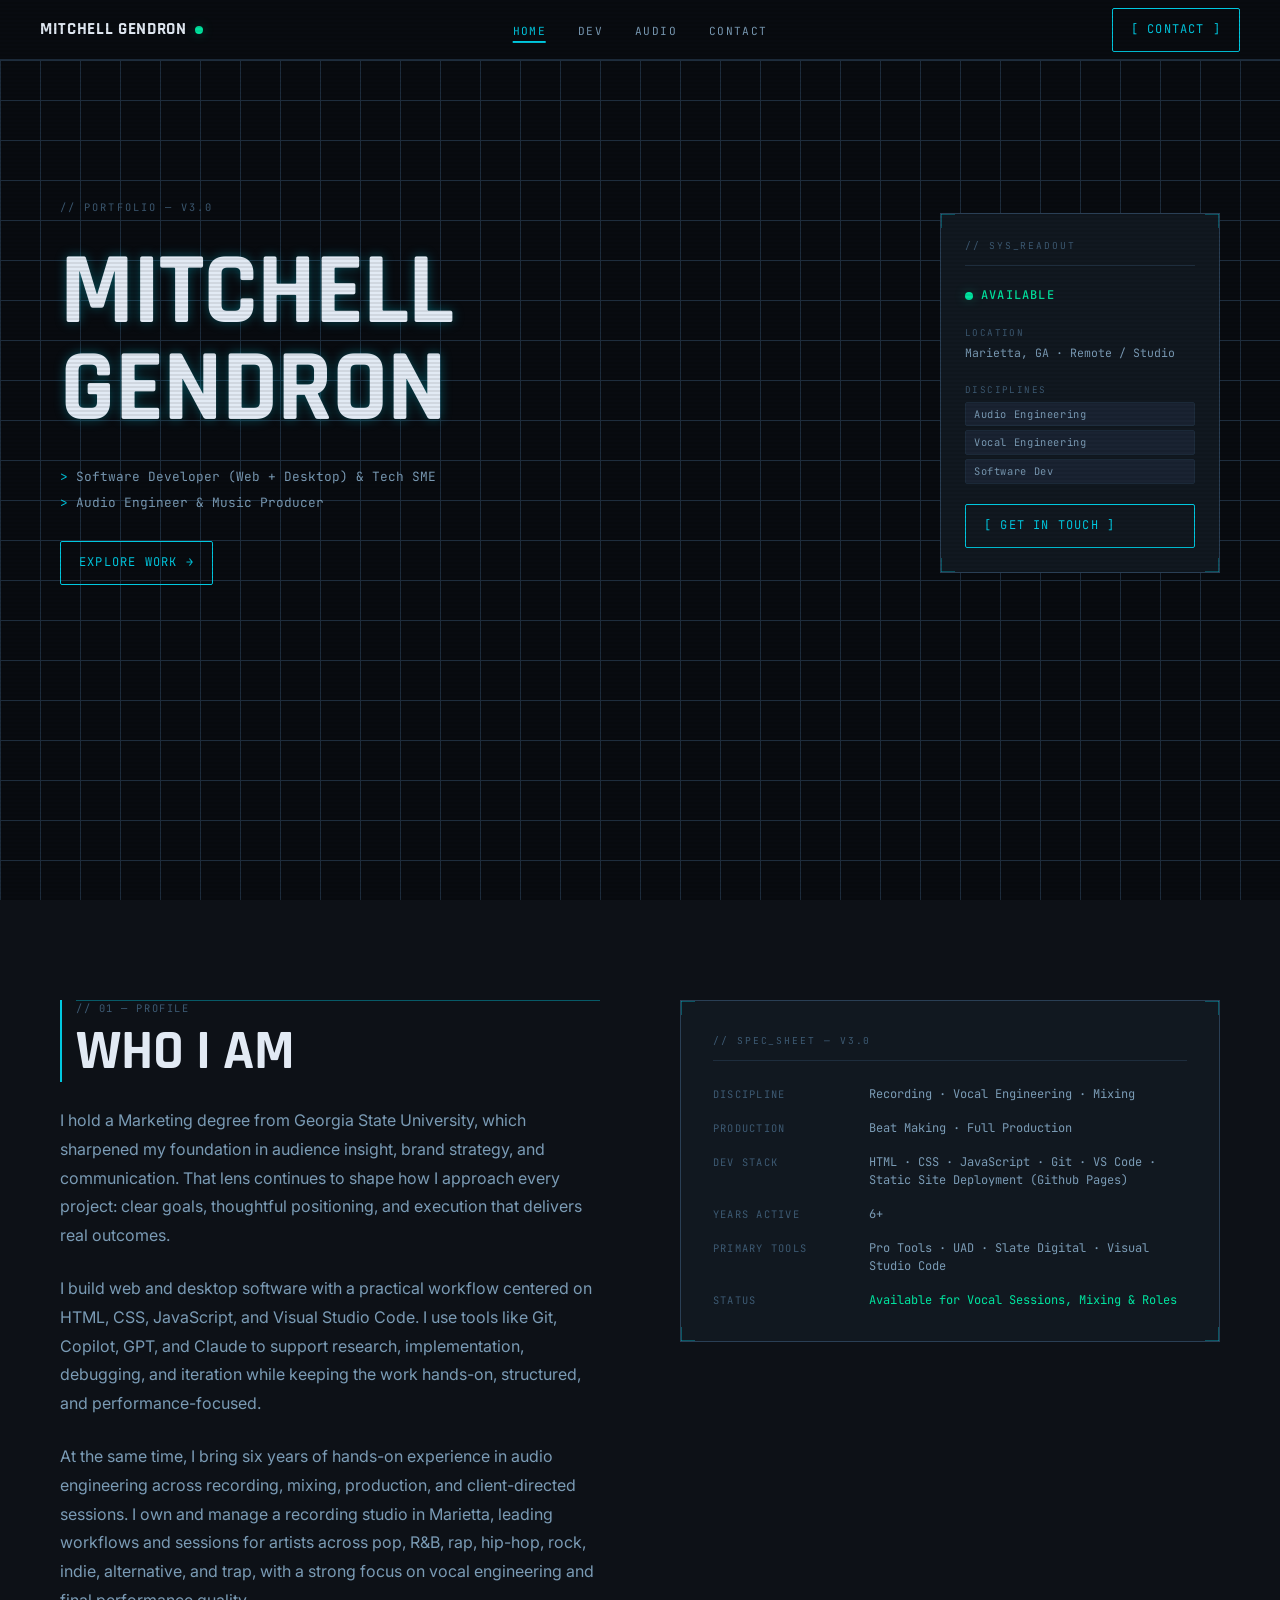
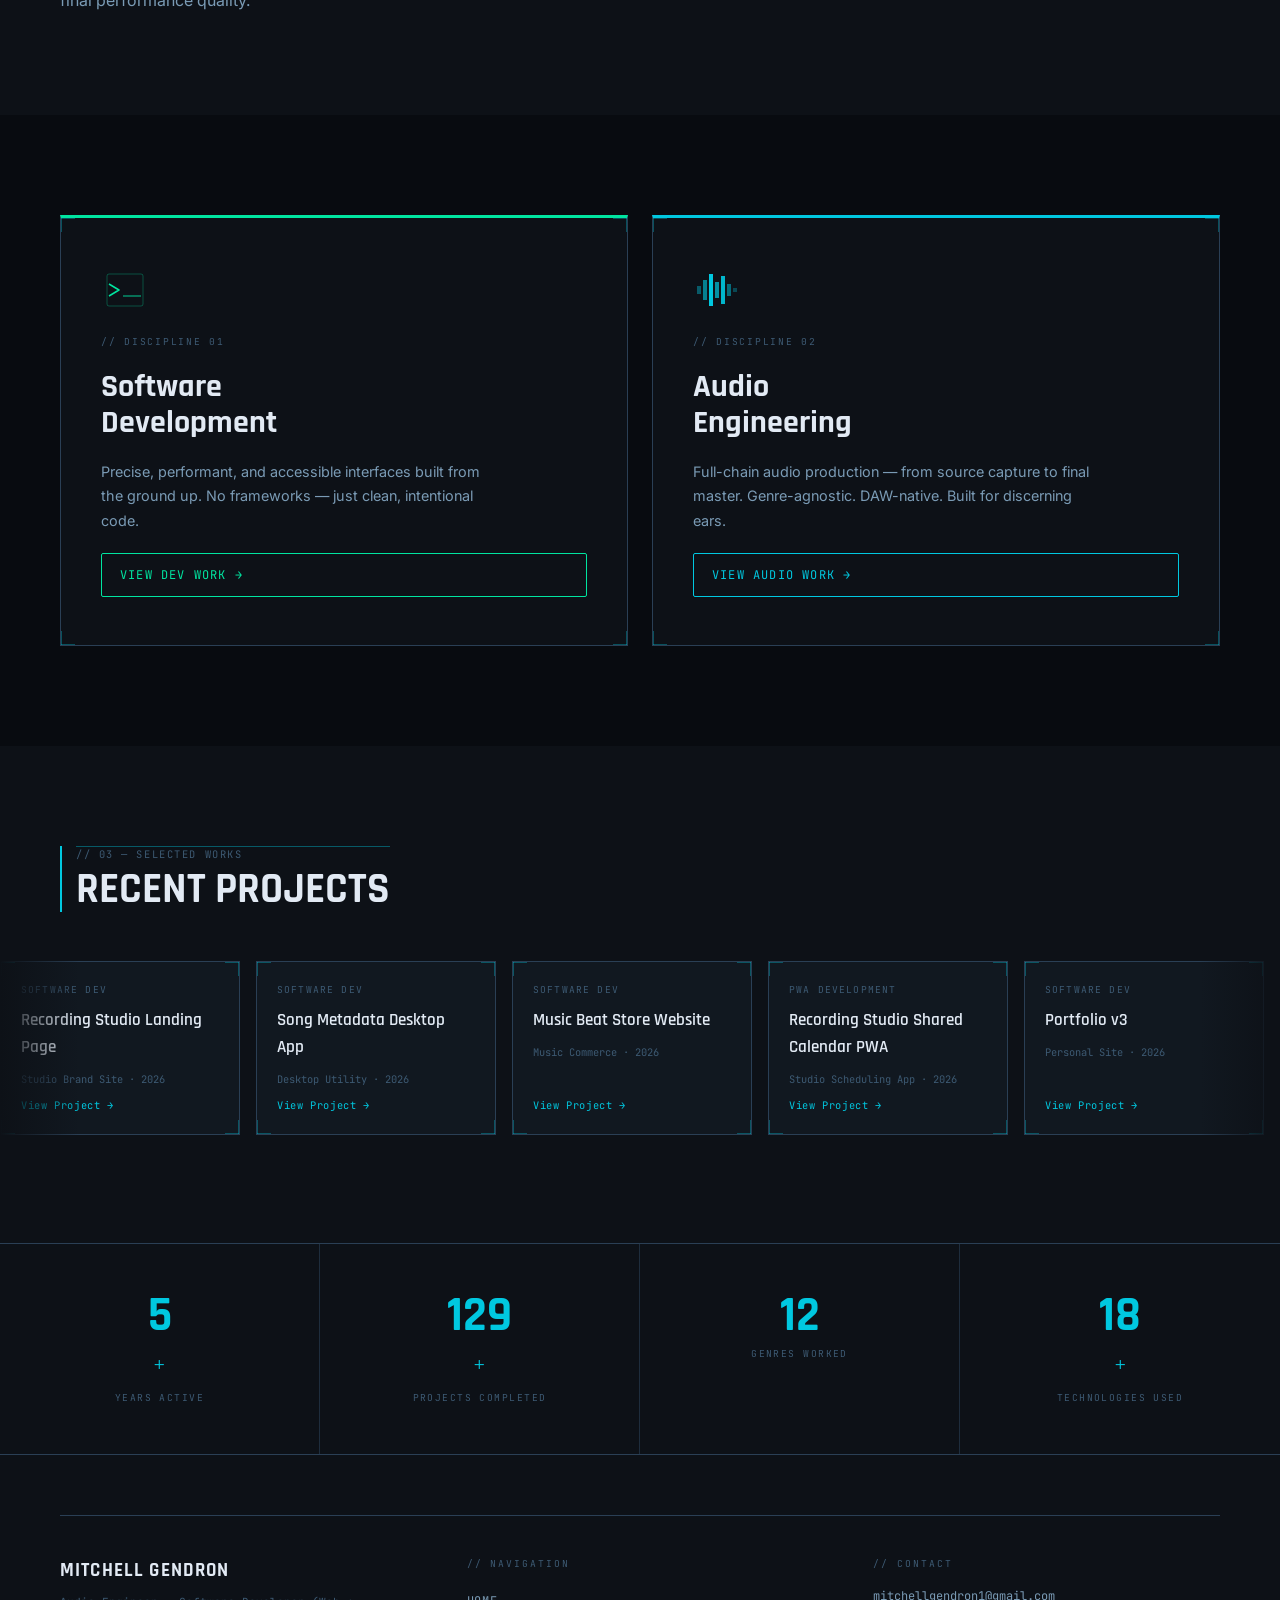
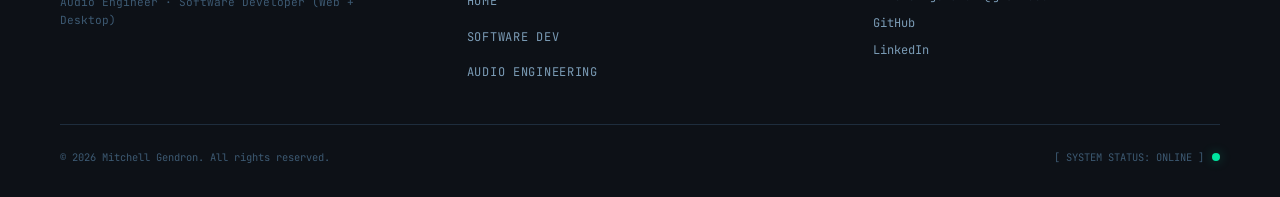
==== index.html @ e5ca7fd8 "Refactor index.html structure and remove CSS styles Removed extensive CSS styles for layout and comp" ====
<!DOCTYPE html>
<html lang="en">
<head>
  <meta charset="UTF-8" />
  <meta name="viewport" content="width=device-width, initial-scale=1.0" />
  <meta name="description" content="Portfolio of an Audio Engineer and Software Developer (Web + Desktop) — recording, mixing, mastering, and building polished web and desktop apps." />
  <title>Mitchell Gendron — Audio Engineer &amp; Software Developer (Web + Desktop)</title>

  <link rel="icon" type="image/svg+xml" href="favicon.svg">

  <!-- Stylesheets -->
  <link rel="stylesheet" href="css/tokens.css" />
  <link rel="stylesheet" href="css/fx.css" />
  <link rel="stylesheet" href="css/motion.css" />
  <link rel="stylesheet" href="css/nav.css" />
  <link rel="stylesheet" href="css/index.css" />
</head>
<body class="scanlines">

  <!-- =============================================
       BOOT SEQUENCE
  ============================================== -->
  <div id="boot-screen" role="status" aria-live="polite" aria-label="System boot sequence">
    <button id="boot-skip" aria-label="Skip boot sequence">[ SKIP ]</button>
    <div id="boot-lines"></div>
    <span class="boot-cursor" aria-hidden="true"></span>
  </div>

  <!-- =============================================
       NAVIGATION
  ============================================== -->
  <header>
    <nav class="site-nav" aria-label="Primary navigation">
      <a href="index.html" class="nav__brand" aria-label="Home">
          <span class="nav__brand-name">Mitchell Gendron</span>
        <span class="status-dot" aria-hidden="true"></span>
      </a>

      <ul class="nav__links" role="list">
        <li><a href="index.html">Home</a></li>
        <li><a href="web.html">Dev</a></li>
        <li><a href="audio.html">Audio</a></li>
        <li><a href="#contact">Contact</a></li>
      </ul>

      <div class="nav__cta">
        <a href="#contact" class="btn" aria-label="Contact me">[ Contact ]</a>
      </div>

      <button
        class="nav__hamburger"
        aria-label="Open navigation menu"
        aria-expanded="false"
        aria-controls="mobile-nav"
      >
        <span aria-hidden="true"></span>
        <span aria-hidden="true"></span>
        <span aria-hidden="true"></span>
      </button>
    </nav>

    <nav class="nav__mobile-overlay" id="mobile-nav" aria-label="Mobile navigation">
      <ul role="list">
        <li><a href="index.html">Home</a></li>
        <li><a href="web.html">Dev</a></li>
        <li><a href="audio.html">Audio</a></li>
        <li><a href="#contact">Contact</a></li>
      </ul>
      <a href="#contact" class="btn">[ Contact ]</a>
    </nav>
  </header>

  <main>
    <!-- =============================================
         HERO
    ============================================== -->
    <section class="hero grid-bg" aria-label="Introduction">
      <div class="hero__left">
        <p class="hero__eyebrow reveal reveal--up">// PORTFOLIO — v3.0</p>

        <h1 class="hero__name glow-text reveal reveal--up">
          MITCHELL<br />GENDRON
        </h1>

        <div class="hero__roles reveal reveal--up stagger" data-stagger-step="120">
          <p class="hero__role-line">
            <span class="prompt" aria-hidden="true">&gt;</span>
            Software Developer (Web + Desktop) &amp; Tech SME
          </p>
          <p class="hero__role-line">
            <span class="prompt" aria-hidden="true">&gt;</span>
            Audio Engineer &amp; Music Producer
          </p>
        </div>

        <div class="reveal reveal--up">
          <a href="audio.html" class="btn" aria-label="View audio engineering work">Explore Work →</a>
        </div>
      </div>

      <!-- Hardware status sidebar -->
      <aside class="hero__sidebar bracket-corner reveal reveal--left" aria-label="Status readout">
        <p class="hero__sidebar-header">// SYS_READOUT</p>

        <div class="hero__status">
          <span class="status-dot" aria-label="Status: available"></span>
          <span class="hero__status-label">Available</span>
        </div>

        <div class="hero__spec-row">
          <span class="hero__spec-label">Location</span>
          <span class="hero__spec-value">Marietta, GA · Remote / Studio</span>
        </div>

        <div class="hero__spec-row">
          <span class="hero__spec-label">Disciplines</span>
          <div class="hero__disciplines">
            <span class="hero__discipline-tag">Audio Engineering</span>
            <span class="hero__discipline-tag">Vocal Engineering</span>
            <span class="hero__discipline-tag">Software Dev</span>
          </div>
        </div>

        <a href="#contact" class="btn" aria-label="Get in touch">[ Get In Touch ]</a>
      </aside>

      <div class="hero__bottom reveal reveal--clip">
        <div class="data-line--label">
          <div class="data-line" role="separator"></div>
          <span>// scroll to explore</span>
        </div>
      </div>
    </section>

    <!-- =============================================
         PROFILE
    ============================================== -->
    <section class="profile" id="about" aria-labelledby="profile-heading">
      <div class="profile__bio">
        <div class="hud-header reveal reveal--up">
          <span class="hud-header__label">// 01 — Profile</span>
          <h2 class="hud-header__title" id="profile-heading" style="font-size: clamp(2rem, 5vw, 3.5rem);">WHO I AM</h2>
        </div>

        <p class="profile__bio-text reveal reveal--up">
          I hold a Marketing degree from Georgia State University, which sharpened my
          foundation in audience insight, brand strategy, and communication. That lens
          continues to shape how I approach every project: clear goals, thoughtful positioning,
          and execution that delivers real outcomes.
        </p>

        <p class="profile__bio-text reveal reveal--up">
          I build web and desktop software with a practical workflow centered on
          HTML, CSS, JavaScript, and Visual Studio Code. I use tools like Git,
          Copilot, GPT, and Claude to support research, implementation, debugging,
          and iteration while keeping the work hands-on, structured, and performance-focused.
        </p>

        <p class="profile__bio-text reveal reveal--up">
          At the same time, I bring six years of hands-on experience in audio engineering
          across recording, mixing, production, and client-directed sessions. I own and
          manage a recording studio in Marietta, leading workflows and sessions for artists
          across pop, R&amp;B, rap, hip-hop, rock, indie, alternative, and trap, with a
          strong focus on vocal engineering and final performance quality.
        </p>
      </div>

      <!-- Spec sheet panel -->
      <aside class="profile__spec-panel bracket-corner reveal reveal--left" aria-label="Skills specification sheet">
        <p class="profile__spec-title">// SPEC_SHEET — v3.0</p>
        <dl class="spec-table">
          <div class="spec-row">
            <dt class="spec-row__key">Discipline</dt>
            <dd class="spec-row__val">Recording · Vocal Engineering · Mixing</dd>
          </div>
          <div class="spec-row">
            <dt class="spec-row__key">Production</dt>
            <dd class="spec-row__val">Beat Making · Full Production</dd>
          </div>
          <div class="spec-row">
            <dt class="spec-row__key">Dev Stack</dt>
            <dd class="spec-row__val">HTML · CSS · JavaScript · Git · VS Code · Static Site Deployment (Github Pages)</dd>
          </div>
          <div class="spec-row">
            <dt class="spec-row__key">Years Active</dt>
            <dd class="spec-row__val">6+</dd>
          </div>
          <div class="spec-row">
            <dt class="spec-row__key">Primary Tools</dt>
            <dd class="spec-row__val">Pro Tools · UAD · Slate Digital · Visual Studio Code</dd>
          </div>
          <div class="spec-row">
            <dt class="spec-row__key">Status</dt>
            <dd class="spec-row__val" style="color: var(--accent-green);">Available for Vocal Sessions, Mixing &amp; Roles</dd>
          </div>
        </dl>
      </aside>
    </section>

    <!-- =============================================
         SYSTEMS — Disciplines Overview
    ============================================== -->
    <section class="systems" aria-labelledby="systems-heading">
      <h2 id="systems-heading" class="sr-only">Disciplines</h2>

      <!-- Software Development Panel -->
      <article class="systems__panel systems__panel--green bracket-corner reveal reveal--up" aria-label="Software Development discipline">
        <div class="systems__icon" aria-hidden="true">
          <svg viewBox="0 0 48 48" fill="none" xmlns="http://www.w3.org/2000/svg" aria-hidden="true">
            <polyline points="8,18 18,24 8,30" stroke="var(--accent-green)" stroke-width="1.5" stroke-linejoin="round" fill="none"/>
            <line x1="22" y1="30" x2="40" y2="30" stroke="var(--accent-green)" stroke-width="1.5" opacity="0.6"/>
            <rect x="6" y="8" width="36" height="32" rx="2" stroke="var(--accent-green)" stroke-width="1" fill="none" opacity="0.3"/>
          </svg>
        </div>
        <p class="systems__tag">// Discipline 01</p>
        <h3 class="systems__title">Software<br />Development</h3>
        <p class="systems__desc">
          Precise, performant, and accessible interfaces built from the ground up.
          No frameworks — just clean, intentional code.
        </p>
        <a href="web.html" class="btn btn--green" aria-label="View software development work">View Dev Work →</a>
      </article>

      <!-- Audio Engineering Panel -->
      <article class="systems__panel systems__panel--cyan bracket-corner reveal reveal--up" aria-label="Audio Engineering discipline">
        <div class="systems__icon" aria-hidden="true">
          <svg viewBox="0 0 48 48" fill="none" xmlns="http://www.w3.org/2000/svg" aria-hidden="true">
            <rect x="4" y="20" width="4" height="8" fill="var(--accent-cyan)" opacity="0.4"/>
            <rect x="10" y="14" width="4" height="20" fill="var(--accent-cyan)" opacity="0.6"/>
            <rect x="16" y="8" width="4" height="32" fill="var(--accent-cyan)"/>
            <rect x="22" y="16" width="4" height="16" fill="var(--accent-cyan)" opacity="0.7"/>
            <rect x="28" y="10" width="4" height="28" fill="var(--accent-cyan)" opacity="0.9"/>
            <rect x="34" y="18" width="4" height="12" fill="var(--accent-cyan)" opacity="0.5"/>
            <rect x="40" y="22" width="4" height="4" fill="var(--accent-cyan)" opacity="0.3"/>
          </svg>
        </div>
        <p class="systems__tag">// Discipline 02</p>
        <h3 class="systems__title">Audio<br />Engineering</h3>
        <p class="systems__desc">
          Full-chain audio production — from source capture to final master.
          Genre-agnostic. DAW-native. Built for discerning ears.
        </p>
        <a href="audio.html" class="btn" aria-label="View audio engineering work">View Audio Work →</a>
      </article>
    </section>

    <!-- =============================================
         SELECTED WORKS STRIP
    ============================================== -->
    <section class="works" aria-labelledby="works-heading">
      <div class="works__header">
        <div class="hud-header reveal reveal--up">
          <span class="hud-header__label">// 03 — Selected Works</span>
          <h2 class="hud-header__title" id="works-heading" style="font-size: clamp(1.6rem, 4vw, 2.6rem);">RECENT PROJECTS</h2>
        </div>
      </div>

      <div class="works__strip-wrapper">
        <div class="works__strip" role="list" aria-label="Selected projects">

          <article class="work-card bracket-corner" role="listitem" aria-label="Project: Recording Studio Landing Page, Software Dev">
            <p class="work-card__cat">Software Dev</p>
            <h3 class="work-card__title">Recording Studio Landing Page</h3>
            <p style="font-family:var(--font-mono);font-size:0.65rem;color:var(--text-muted);">Studio Brand Site · 2026</p>
            <a href="https://group1entertainment.com/" target="_blank" rel="noopener noreferrer" class="work-card__link" aria-label="View Recording Studio Landing Page project (opens in new tab)">View Project →</a>
          </article>

          <article class="work-card bracket-corner" role="listitem" aria-label="Project: Song Metadata Desktop App, Software Development">
            <p class="work-card__cat">Software Dev</p>
            <h3 class="work-card__title">Song Metadata Desktop App</h3>
            <p style="font-family:var(--font-mono);font-size:0.65rem;color:var(--text-muted);">Desktop Utility · 2026</p>
            <a href="web.html" class="work-card__link" aria-label="View Song Metadata Desktop App project">View Project →</a>
          </article>

          <article class="work-card bracket-corner" role="listitem" aria-label="Project: Music Beat Store Website, Software Dev">
            <p class="work-card__cat">Software Dev</p>
            <h3 class="work-card__title">Music Beat Store Website</h3>
            <p style="font-family:var(--font-mono);font-size:0.65rem;color:var(--text-muted);">Music Commerce · 2026</p>
            <a href="web.html" class="work-card__link" aria-label="View Music Beat Store Website project">View Project →</a>
          </article>

          <article class="work-card bracket-corner" role="listitem" aria-label="Project: Recording Studio Shared Calendar PWA, Software Dev">
            <p class="work-card__cat">PWA Development</p>
            <h3 class="work-card__title">Recording Studio Shared Calendar PWA</h3>
            <p style="font-family:var(--font-mono);font-size:0.65rem;color:var(--text-muted);">Studio Scheduling App · 2026</p>
            <a href="web.html" class="work-card__link" aria-label="View Recording Studio Shared Calendar PWA project">View Project →</a>
          </article>

          <article class="work-card bracket-corner" role="listitem" aria-label="Project: Portfolio v3, Software Dev">
            <p class="work-card__cat">Software Dev</p>
            <h3 class="work-card__title">Portfolio v3</h3>
            <p style="font-family:var(--font-mono);font-size:0.65rem;color:var(--text-muted);">Personal Site · 2026</p>
            <a href="web.html" class="work-card__link" aria-label="View Portfolio v3 project">View Project →</a>
          </article>

          <article class="work-card bracket-corner" role="listitem" aria-label="Project: Audio Engineering Portfolio, Audio Work">
            <p class="work-card__cat">Audio + Web</p>
            <h3 class="work-card__title">Audio Engineering Portfolio</h3>
            <p style="font-family:var(--font-mono);font-size:0.65rem;color:var(--text-muted);">Client Work Showcase · 2026</p>
            <a href="audio.html" class="work-card__link" aria-label="View Audio Engineering Portfolio project">View Project →</a>
          </article>

        </div>
      </div>
    </section>

    <!-- =============================================
         STATS BAR
    ============================================== -->
    <section class="stats-bar" aria-label="Experience statistics">
      <div class="stat-block">
        <span class="stat-block__number" data-count="6" aria-label="6 plus years of experience">0</span><span class="stat-block__suffix" aria-hidden="true">+</span>
        <p class="stat-block__label">Years Active</p>
      </div>
      <div class="stat-block">
        <span class="stat-block__number" data-count="140" aria-label="140 plus projects completed">0</span><span class="stat-block__suffix" aria-hidden="true">+</span>
        <p class="stat-block__label">Projects Completed</p>
      </div>
      <div class="stat-block">
        <span class="stat-block__number" data-count="14" aria-label="14 genres worked">0</span>
        <p class="stat-block__label">Genres Worked</p>
      </div>
      <div class="stat-block">
        <span class="stat-block__number" data-count="20" aria-label="20 technologies used">0</span><span class="stat-block__suffix" aria-hidden="true">+</span>
        <p class="stat-block__label">Technologies Used</p>
      </div>
    </section>

    <!-- =============================================
         FOOTER / CONTACT
    ============================================== -->
    <footer class="site-footer" id="contact" aria-label="Site footer and contact">
      <div class="data-line" role="separator" aria-hidden="true"></div>

      <div class="footer__grid">
        <div>
          <p class="footer__brand-name">Mitchell Gendron</p>
          <p class="footer__tagline">Audio Engineer · Software Developer (Web + Desktop)</p>
        </div>

        <nav aria-label="Footer navigation">
          <p class="footer__nav-label">// Navigation</p>
          <ul class="footer__nav-links" role="list">
            <li><a href="index.html">Home</a></li>
            <li><a href="web.html">Software Dev</a></li>
            <li><a href="audio.html">Audio Engineering</a></li>
          </ul>
        </nav>

        <div>
          <p class="footer__contact-label">// Contact</p>
          <div class="footer__social-links">
              <a href="mailto:mitchellgendron1@gmail.com" aria-label="Send email">mitchellgendron1@gmail.com</a>
            <a href="https://github.com/fosixty" target="_blank" rel="noopener noreferrer" aria-label="GitHub (opens in new tab)">GitHub</a>
            <a href="https://www.linkedin.com/in/mitchell-gendron-a64162254" target="_blank" rel="noopener noreferrer" aria-label="LinkedIn (opens in new tab)">LinkedIn</a>
          </div>
        </div>
      </div>

      <div class="footer__bottom">
          <p class="footer__copy">&copy; 2026 Mitchell Gendron. All rights reserved.</p>
        <div class="footer__system-status">
          <span>[ SYSTEM STATUS: ONLINE ]</span>
          <span class="status-dot" aria-label="System online"></span>
        </div>
      </div>
    </footer>
  </main>

  <!-- Visually hidden utility -->
  <style>.sr-only{position:absolute;width:1px;height:1px;padding:0;margin:-1px;overflow:hidden;clip:rect(0,0,0,0);white-space:nowrap;border:0}</style>

  <!-- Scripts -->
  <script src="js/main.js"></script>
  <script src="js/boot.js"></script>
</body>
</html>
---- css/tokens.css ----
@import url('https://fonts.googleapis.com/css2?family=Rajdhani:wght@400;600;700&family=Inter:wght@400;500&family=JetBrains+Mono:wght@400;500&display=swap');

:root {
  /* Backgrounds */
  --bg-primary:     #080b10;
  --bg-secondary:   #0d1117;
  --bg-surface:     #111820;
  --bg-elevated:    #1a2332;

  /* Borders */
  --border-subtle:  #1e2d3d;
  --border-mid:     #2a3f55;
  --border-active:  #3d6b8c;

  /* Text */
  --text-primary:   #e2eaf4;
  --text-secondary: #7a9bb5;
  --text-muted:     #3d5a73;

  /* Accents */
  --accent-cyan:    #00c8e0;
  --accent-green:   #00e5a0;
  --accent-amber:   #f5a623;
  --accent-red:     #e05555;

  /* Glows */
  --glow-cyan:      0 0 12px rgba(0, 200, 224, 0.35);
  --glow-green:     0 0 12px rgba(0, 229, 160, 0.3);
  --glow-amber:     0 0 10px rgba(245, 166, 35, 0.3);

  /* Typography */
  --font-display:   'Rajdhani', sans-serif;
  --font-body:      'Inter', sans-serif;
  --font-mono:      'JetBrains Mono', monospace;

  /* Radii */
  --radius-sm:      2px;
  --radius-md:      4px;

  /* Transitions */
  --transition-fast: 120ms cubic-bezier(0.4, 0, 0.2, 1);
  --transition-med:  280ms cubic-bezier(0.4, 0, 0.2, 1);
}

*,
*::before,
*::after {
  box-sizing: border-box;
  margin: 0;
  padding: 0;
}

html {
  font-size: 16px;
  scroll-behavior: smooth;
}

body {
  background-color: var(--bg-primary);
  color: var(--text-primary);
  font-family: var(--font-body);
  line-height: 1.6;
  min-height: 100vh;
  overflow-x: hidden;
}

body.scanlines::before {
  content: '';
  position: fixed;
  inset: 0;
  pointer-events: none;
  z-index: 9999;
  background-image: repeating-linear-gradient(
    to bottom,
    transparent,
    transparent 2px,
    rgba(0, 0, 0, 0.08) 2px,
    rgba(0, 0, 0, 0.08) 4px
  );
}

a {
  color: var(--accent-cyan);
  text-decoration: none;
  transition: color var(--transition-fast);
}

a:hover {
  color: var(--text-primary);
}

:focus-visible {
  outline: 2px solid var(--accent-cyan);
  outline-offset: 3px;
}

img {
  max-width: 100%;
  display: block;
}
---- css/fx.css ----
/* ============================================================
   fx.css — Shared visual effect classes
   ============================================================ */

/* ----------------------------------------------------------
   Corner Bracket Frame
   ---------------------------------------------------------- */
.bracket-frame {
  position: relative;
}

.bracket-frame::before,
.bracket-frame::after {
  content: '';
  position: absolute;
  width: 16px;
  height: 16px;
  pointer-events: none;
  transition: border-color var(--transition-med), box-shadow var(--transition-med);
}

.bracket-frame::before {
  top: 0;
  left: 0;
  border-top: 1px solid rgba(0, 200, 224, 0.3);
  border-left: 1px solid rgba(0, 200, 224, 0.3);
}

.bracket-frame::after {
  top: 0;
  right: 0;
  border-top: 1px solid rgba(0, 200, 224, 0.3);
  border-right: 1px solid rgba(0, 200, 224, 0.3);
}

/* Inner bottom corners via a wrapper with extra pseudo-elements */
.bracket-frame .bracket-inner::before,
.bracket-frame .bracket-inner::after {
  content: '';
  position: absolute;
  width: 16px;
  height: 16px;
  pointer-events: none;
  transition: border-color var(--transition-med);
}

.bracket-frame .bracket-inner::before {
  bottom: 0;
  left: 0;
  border-bottom: 1px solid rgba(0, 200, 224, 0.3);
  border-left: 1px solid rgba(0, 200, 224, 0.3);
}

.bracket-frame .bracket-inner::after {
  bottom: 0;
  right: 0;
  border-bottom: 1px solid rgba(0, 200, 224, 0.3);
  border-right: 1px solid rgba(0, 200, 224, 0.3);
}

/* Self-contained bracket-frame using outline trick for all 4 corners */
.bracket-frame--full {
  position: relative;
}

.bracket-frame--full::before,
.bracket-frame--full::after {
  content: '';
  position: absolute;
  pointer-events: none;
  transition: opacity var(--transition-med);
}

/* Top-left + top-right corners via ::before */
.bracket-frame--full::before {
  top: 0;
  left: 0;
  right: 0;
  height: 16px;
  border-top: 1px solid rgba(0, 200, 224, 0.35);
  border-left: 1px solid rgba(0, 200, 224, 0.35);
  clip-path: polygon(0 0, 16px 0, 16px 100%, 100% 100%, 100% 0, calc(100% - 16px) 0, calc(100% - 16px) 100%, 0 100%);
}

/* Bottom-left + bottom-right corners via ::after */
.bracket-frame--full::after {
  bottom: 0;
  left: 0;
  right: 0;
  height: 16px;
  border-bottom: 1px solid rgba(0, 200, 224, 0.35);
  border-left: 1px solid rgba(0, 200, 224, 0.35);
  clip-path: polygon(0 0, 16px 0, 16px 100%, 100% 100%, 100% 0, calc(100% - 16px) 0, calc(100% - 16px) 100%, 0 100%);
}

.bracket-frame--full:hover::before,
.bracket-frame--full:hover::after {
  border-color: var(--accent-cyan);
}

/* Simplified 4-corner bracket using box-shadow technique */
.bracket-corner {
  position: relative;
  --bw: 1px;   /* border width */
  --bs: 14px;  /* bracket size */
  --bc: rgba(0, 200, 224, 0.35); /* bracket color */
}

.bracket-corner::before {
  content: '';
  position: absolute;
  inset: 0;
  pointer-events: none;
  background:
    linear-gradient(var(--bc), var(--bc)) top left / var(--bs) var(--bw) no-repeat,
    linear-gradient(var(--bc), var(--bc)) top left / var(--bw) var(--bs) no-repeat,
    linear-gradient(var(--bc), var(--bc)) top right / var(--bs) var(--bw) no-repeat,
    linear-gradient(var(--bc), var(--bc)) top right / var(--bw) var(--bs) no-repeat,
    linear-gradient(var(--bc), var(--bc)) bottom left / var(--bs) var(--bw) no-repeat,
    linear-gradient(var(--bc), var(--bc)) bottom left / var(--bw) var(--bs) no-repeat,
    linear-gradient(var(--bc), var(--bc)) bottom right / var(--bs) var(--bw) no-repeat,
    linear-gradient(var(--bc), var(--bc)) bottom right / var(--bw) var(--bs) no-repeat;
  transition: background var(--transition-med);
}

.bracket-corner:hover::before,
.bracket-corner.active::before {
  --bc: var(--accent-cyan);
}

/* ----------------------------------------------------------
   Glow Text
   ---------------------------------------------------------- */
.glow-text {
  text-shadow: var(--glow-cyan);
}

.glow-text--green {
  text-shadow: var(--glow-green);
}

.glow-text--amber {
  text-shadow: var(--glow-amber);
}

/* ----------------------------------------------------------
   Data Line (animated section divider)
   ---------------------------------------------------------- */
.data-line {
  position: relative;
  width: 100%;
  height: 1px;
  background: var(--border-mid);
  overflow: hidden;
}

.data-line::after {
  content: '';
  position: absolute;
  top: 0;
  left: -30%;
  width: 30%;
  height: 100%;
  background: linear-gradient(
    to right,
    transparent,
    var(--accent-cyan),
    transparent
  );
  animation: data-line-sweep 3s linear infinite;
}

@keyframes data-line-sweep {
  0%   { left: -30%; }
  100% { left: 110%; }
}

.data-line--label {
  display: flex;
  align-items: center;
  gap: 16px;
}

.data-line--label .data-line {
  flex: 1;
}

.data-line--label span {
  font-family: var(--font-mono);
  font-size: 0.65rem;
  color: var(--text-muted);
  white-space: nowrap;
  letter-spacing: 0.1em;
}

/* ----------------------------------------------------------
   Status Dot
   ---------------------------------------------------------- */
.status-dot {
  display: inline-block;
  width: 8px;
  height: 8px;
  border-radius: 50%;
  background-color: var(--accent-green);
  box-shadow: var(--glow-green);
  animation: status-pulse 2.4s ease-in-out infinite;
  flex-shrink: 0;
}

@keyframes status-pulse {
  0%, 100% { opacity: 1; box-shadow: var(--glow-green); }
  50%       { opacity: 0.5; box-shadow: none; }
}

/* ----------------------------------------------------------
   Grid Background
   ---------------------------------------------------------- */
.grid-bg {
  background-image:
    linear-gradient(var(--border-subtle) 1px, transparent 1px),
    linear-gradient(to right, var(--border-subtle) 1px, transparent 1px);
  background-size: 40px 40px;
}

/* ----------------------------------------------------------
   HUD Bracket Header
   ---------------------------------------------------------- */
.hud-header {
  display: inline-block;
  padding-left: 14px;
  border-left: 2px solid var(--accent-cyan);
  position: relative;
}

.hud-header::before {
  content: '';
  position: absolute;
  top: 0;
  left: 14px;
  right: 0;
  height: 1px;
  background: var(--accent-cyan);
  opacity: 0.4;
}

.hud-header__label {
  display: block;
  font-family: var(--font-mono);
  font-size: 0.65rem;
  color: var(--text-muted);
  letter-spacing: 0.15em;
  text-transform: uppercase;
  margin-bottom: 4px;
}

.hud-header__title {
  display: block;
  font-family: var(--font-display);
  font-weight: 700;
  line-height: 1.1;
  color: var(--text-primary);
}

/* ----------------------------------------------------------
   Badge / Tag
   ---------------------------------------------------------- */
.badge {
  display: inline-block;
  font-family: var(--font-mono);
  font-size: 0.65rem;
  letter-spacing: 0.08em;
  text-transform: uppercase;
  padding: 3px 8px;
  border: 1px solid var(--border-mid);
  background: var(--bg-elevated);
  color: var(--text-secondary);
  border-radius: var(--radius-sm);
  transition: border-color var(--transition-fast), color var(--transition-fast), box-shadow var(--transition-fast);
}

.badge:hover {
  border-color: var(--accent-cyan);
  color: var(--accent-cyan);
  box-shadow: var(--glow-cyan);
}

.badge--cyan {
  border-color: var(--accent-cyan);
  color: var(--accent-cyan);
}

.badge--green {
  border-color: var(--accent-green);
  color: var(--accent-green);
}

/* ----------------------------------------------------------
   Button
   ---------------------------------------------------------- */
.btn {
  display: inline-flex;
  align-items: center;
  gap: 6px;
  font-family: var(--font-mono);
  font-size: 0.75rem;
  letter-spacing: 0.1em;
  text-transform: uppercase;
  padding: 9px 18px;
  border: 1px solid var(--accent-cyan);
  color: var(--accent-cyan);
  background: transparent;
  border-radius: var(--radius-sm);
  cursor: pointer;
  transition:
    background var(--transition-fast),
    color var(--transition-fast),
    box-shadow var(--transition-fast);
  min-height: 44px;
}

.btn:hover,
.btn:focus-visible {
  background: var(--accent-cyan);
  color: var(--bg-primary);
  box-shadow: var(--glow-cyan);
}

.btn--ghost {
  border-color: var(--border-mid);
  color: var(--text-secondary);
}

.btn--ghost:hover {
  border-color: var(--accent-cyan);
  color: var(--accent-cyan);
  background: transparent;
  box-shadow: none;
}

.btn--green {
  border-color: var(--accent-green);
  color: var(--accent-green);
}

.btn--green:hover {
  background: var(--accent-green);
  color: var(--bg-primary);
  box-shadow: var(--glow-green);
}
---- css/motion.css ----
/* ============================================================
   motion.css — Reveal animations and motion system
   ============================================================ */

/* ----------------------------------------------------------
   Base reveal state
   ---------------------------------------------------------- */
.reveal {
  opacity: 0;
  transition:
    opacity 500ms cubic-bezier(0.25, 0.46, 0.45, 0.94),
    transform 500ms cubic-bezier(0.25, 0.46, 0.45, 0.94),
    clip-path 600ms cubic-bezier(0.25, 0.46, 0.45, 0.94);
  will-change: opacity, transform;
}

.reveal--up    { transform: translateY(24px); }
.reveal--left  { transform: translateX(-24px); }
.reveal--scale { transform: scale(0.96); }
.reveal--clip  { clip-path: inset(0 100% 0 0); opacity: 1; }

/* In-view state — JS adds this class */
.reveal.in-view {
  opacity: 1;
  transform: none;
}

.reveal--clip.in-view {
  clip-path: inset(0 0% 0 0);
}

/* ----------------------------------------------------------
   Stagger — JS sets --stagger-delay on each child
   ---------------------------------------------------------- */
.stagger > * {
  transition-delay: var(--stagger-delay, 0ms);
}

/* ----------------------------------------------------------
   Reduced motion overrides
   ---------------------------------------------------------- */
@media (prefers-reduced-motion: reduce) {
  .reveal,
  .reveal--up,
  .reveal--left,
  .reveal--scale,
  .reveal--clip {
    opacity: 1;
    transform: none;
    clip-path: none;
    transition-duration: 0ms;
  }

  .data-line::after {
    animation: none;
  }

  .status-dot {
    animation: none;
  }

  @keyframes data-line-sweep {
    0%, 100% { left: 0; }
  }

  @keyframes status-pulse {
    0%, 100% { opacity: 1; }
  }
}
---- css/nav.css ----
/* ============================================================
   nav.css — Shared top navigation
   ============================================================ */

.site-nav {
  position: fixed;
  top: 0;
  left: 0;
  right: 0;
  z-index: 1000;
  height: 60px;
  display: flex;
  align-items: center;
  padding: 0 40px;
  background: var(--bg-primary);
  border-bottom: 1px solid var(--border-subtle);
  transition:
    background var(--transition-med),
    backdrop-filter var(--transition-med);
}

.site-nav.scrolled {
  background: rgba(8, 11, 16, 0.9);
  backdrop-filter: blur(12px);
  -webkit-backdrop-filter: blur(12px);
}

/* Brand */
.nav__brand {
  display: flex;
  align-items: center;
  gap: 8px;
  text-decoration: none;
}

.nav__brand-name {
  font-family: var(--font-display);
  font-weight: 700;
  font-size: 1.05rem;
  color: var(--text-primary);
  letter-spacing: 0.04em;
  text-transform: uppercase;
}

/* Center links */
.nav__links {
  display: flex;
  align-items: center;
  gap: 32px;
  list-style: none;
  position: absolute;
  left: 50%;
  transform: translateX(-50%);
}

.nav__links a {
  font-family: var(--font-mono);
  font-size: 0.7rem;
  letter-spacing: 0.12em;
  text-transform: uppercase;
  color: var(--text-secondary);
  text-decoration: none;
  padding-bottom: 3px;
  border-bottom: 2px solid transparent;
  transition:
    color var(--transition-fast),
    border-color var(--transition-fast);
}

.nav__links a:hover {
  color: var(--text-primary);
}

.nav__links a.active {
  color: var(--accent-cyan);
  border-bottom-color: var(--accent-cyan);
}

/* Right CTA */
.nav__cta {
  margin-left: auto;
}

/* Hamburger (mobile) */
.nav__hamburger {
  display: none;
  flex-direction: column;
  gap: 5px;
  background: none;
  border: none;
  cursor: pointer;
  padding: 8px;
  margin-left: auto;
  min-height: 44px;
  min-width: 44px;
  align-items: center;
  justify-content: center;
}

.nav__hamburger span {
  display: block;
  width: 22px;
  height: 1px;
  background: var(--text-primary);
  transition: transform var(--transition-fast), opacity var(--transition-fast);
}

.nav__hamburger[aria-expanded="true"] span:nth-child(1) {
  transform: translateY(6px) rotate(45deg);
}

.nav__hamburger[aria-expanded="true"] span:nth-child(2) {
  opacity: 0;
}

.nav__hamburger[aria-expanded="true"] span:nth-child(3) {
  transform: translateY(-6px) rotate(-45deg);
}

/* Mobile overlay */
.nav__mobile-overlay {
  display: none;
  position: fixed;
  inset: 0;
  background: var(--bg-primary);
  z-index: 999;
  flex-direction: column;
  align-items: center;
  justify-content: center;
  gap: 40px;
  opacity: 0;
  transition: opacity var(--transition-med);
}

.nav__mobile-overlay.open {
  opacity: 1;
}

.nav__mobile-overlay ul {
  list-style: none;
  display: flex;
  flex-direction: column;
  align-items: center;
  gap: 32px;
}

.nav__mobile-overlay a {
  font-family: var(--font-display);
  font-size: 2rem;
  font-weight: 700;
  letter-spacing: 0.06em;
  text-transform: uppercase;
  color: var(--text-primary);
  text-decoration: none;
  transition: color var(--transition-fast);
}

.nav__mobile-overlay a:hover,
.nav__mobile-overlay a.active {
  color: var(--accent-cyan);
}

@media (max-width: 768px) {
  .site-nav {
    padding: 0 20px;
  }

  .nav__links,
  .nav__cta {
    display: none;
  }

  .nav__hamburger {
    display: flex;
  }

  .nav__mobile-overlay {
    display: flex;
  }
}
---- css/index.css ----
/* ============================================================
   index.css — Home page layout and components
   ============================================================ */

/* Page offset for fixed nav */
main { padding-top: 60px; }

/* ----------------------------------------------------------
   Boot Sequence
   ---------------------------------------------------------- */
#boot-screen {
  position: fixed;
  inset: 0;
  z-index: 10000;
  background: var(--bg-primary);
  display: flex;
  flex-direction: column;
  align-items: flex-start;
  justify-content: center;
  padding: 10vw;
  font-family: var(--font-mono);
  font-size: 0.9rem;
  color: var(--accent-cyan);
  transition: opacity 600ms ease;
}

#boot-screen.fade-out {
  opacity: 0;
  pointer-events: none;
}

.boot-line {
  opacity: 0;
  transform: translateY(4px);
  transition: opacity 200ms ease, transform 200ms ease;
  line-height: 2;
}

.boot-line.visible {
  opacity: 1;
  transform: none;
}

.boot-cursor {
  display: inline-block;
  width: 8px;
  height: 1em;
  background: var(--accent-cyan);
  margin-left: 2px;
  vertical-align: text-bottom;
  animation: boot-blink 0.8s step-end infinite;
}

@keyframes boot-blink {
  0%, 100% { opacity: 1; }
  50%       { opacity: 0; }
}

#boot-skip {
  position: absolute;
  top: 24px;
  right: 32px;
  font-family: var(--font-mono);
  font-size: 0.65rem;
  letter-spacing: 0.1em;
  text-transform: uppercase;
  color: var(--text-muted);
  background: none;
  border: 1px solid var(--border-subtle);
  padding: 6px 14px;
  cursor: pointer;
  border-radius: var(--radius-sm);
  transition: color var(--transition-fast), border-color var(--transition-fast);
  min-height: 44px;
}

#boot-skip:hover,
#boot-skip:focus-visible {
  color: var(--text-secondary);
  border-color: var(--border-mid);
}

/* ----------------------------------------------------------
   Hero Section
   ---------------------------------------------------------- */
.hero {
  min-height: calc(100vh - 60px);
  display: grid;
  grid-template-columns: 1fr 280px;
  gap: 60px;
  align-items: center;
  padding: 80px 60px 60px;
  background-color: var(--bg-primary);
  position: relative;
  overflow: hidden;
}

.hero__left { display: flex; flex-direction: column; gap: 28px; }

.hero__eyebrow {
  font-family: var(--font-mono);
  font-size: 0.65rem;
  letter-spacing: 0.2em;
  text-transform: uppercase;
  color: var(--text-muted);
}

.hero__name {
  font-family: var(--font-display);
  font-weight: 700;
  font-size: clamp(3rem, 8vw, 7rem);
  line-height: 0.95;
  letter-spacing: -0.01em;
  color: var(--text-primary);
}

.hero__roles {
  display: flex;
  flex-direction: column;
  gap: 6px;
}

.hero__role-line {
  font-family: var(--font-mono);
  font-size: 0.8rem;
  color: var(--text-secondary);
  display: flex;
  align-items: center;
  gap: 8px;
}

.hero__role-line .prompt {
  color: var(--accent-cyan);
  user-select: none;
}

/* Hero right sidebar - hardware readout */
.hero__sidebar {
  border: 1px solid var(--border-mid);
  padding: 24px;
  background: var(--bg-surface);
  display: flex;
  flex-direction: column;
  gap: 20px;
  position: relative;
  align-self: center;
}

.hero__sidebar-header {
  font-family: var(--font-mono);
  font-size: 0.6rem;
  letter-spacing: 0.2em;
  text-transform: uppercase;
  color: var(--text-muted);
  border-bottom: 1px solid var(--border-subtle);
  padding-bottom: 12px;
}

.hero__status {
  display: flex;
  align-items: center;
  gap: 8px;
}

.hero__status-label {
  font-family: var(--font-mono);
  font-size: 0.75rem;
  letter-spacing: 0.1em;
  text-transform: uppercase;
  color: var(--accent-green);
  font-weight: 500;
}

.hero__spec-row {
  display: flex;
  flex-direction: column;
  gap: 4px;
}

.hero__spec-label {
  font-family: var(--font-mono);
  font-size: 0.58rem;
  letter-spacing: 0.15em;
  text-transform: uppercase;
  color: var(--text-muted);
}

.hero__spec-value {
  font-family: var(--font-mono);
  font-size: 0.72rem;
  color: var(--text-secondary);
}

.hero__disciplines {
  display: flex;
  flex-direction: column;
  gap: 4px;
}

.hero__discipline-tag {
  font-family: var(--font-mono);
  font-size: 0.65rem;
  letter-spacing: 0.06em;
  color: var(--text-secondary);
  border: 1px solid var(--border-subtle);
  padding: 3px 8px;
  background: var(--bg-elevated);
  border-radius: var(--radius-sm);
}

.hero__bottom {
  grid-column: 1 / -1;
  margin-top: auto;
}

/* ----------------------------------------------------------
   Profile Section
   ---------------------------------------------------------- */
.profile {
  padding: 100px 60px;
  display: grid;
  grid-template-columns: 1fr 1fr;
  gap: 80px;
  align-items: start;
  background: var(--bg-secondary);
}

.profile__bio { display: flex; flex-direction: column; gap: 24px; }

.profile__bio-text {
  font-size: 1rem;
  color: var(--text-secondary);
  line-height: 1.8;
}

.profile__spec-panel {
  border: 1px solid var(--border-mid);
  padding: 32px;
  background: var(--bg-surface);
}

.profile__spec-title {
  font-family: var(--font-mono);
  font-size: 0.6rem;
  letter-spacing: 0.2em;
  text-transform: uppercase;
  color: var(--text-muted);
  margin-bottom: 24px;
  padding-bottom: 12px;
  border-bottom: 1px solid var(--border-subtle);
}

.spec-table { display: flex; flex-direction: column; gap: 16px; }

.spec-row {
  display: grid;
  grid-template-columns: 140px 1fr;
  gap: 16px;
  align-items: baseline;
}

.spec-row__key {
  font-family: var(--font-mono);
  font-size: 0.65rem;
  letter-spacing: 0.12em;
  text-transform: uppercase;
  color: var(--text-muted);
}

.spec-row__val {
  font-family: var(--font-mono);
  font-size: 0.75rem;
  color: var(--text-secondary);
  line-height: 1.5;
}

/* ----------------------------------------------------------
   Systems Section
   ---------------------------------------------------------- */
.systems {
  padding: 100px 60px;
  display: grid;
  grid-template-columns: 1fr 1fr;
  gap: 24px;
  background: var(--bg-primary);
}

.systems__panel {
  padding: 48px 40px;
  background: var(--bg-secondary);
  border: 1px solid var(--border-mid);
  border-top: 3px solid var(--border-mid);
  display: flex;
  flex-direction: column;
  gap: 20px;
  cursor: default;
  transition:
    background var(--transition-med),
    border-top-color var(--transition-med),
    box-shadow var(--transition-med);
}

.systems__panel--cyan {
  border-top-color: var(--accent-cyan);
}

.systems__panel--green {
  border-top-color: var(--accent-green);
}

.systems__panel:hover {
  background: var(--bg-elevated);
}

.systems__panel--cyan:hover {
  box-shadow: 0 -2px 20px rgba(0, 200, 224, 0.12);
}

.systems__panel--green:hover {
  box-shadow: 0 -2px 20px rgba(0, 229, 160, 0.1);
}

.systems__icon {
  width: 48px;
  height: 48px;
  display: flex;
  align-items: center;
  justify-content: center;
}

.systems__icon svg {
  width: 100%;
  height: 100%;
}

.systems__tag {
  font-family: var(--font-mono);
  font-size: 0.6rem;
  letter-spacing: 0.18em;
  text-transform: uppercase;
  color: var(--text-muted);
}

.systems__title {
  font-family: var(--font-display);
  font-weight: 700;
  font-size: 2rem;
  line-height: 1.1;
  color: var(--text-primary);
}

.systems__desc {
  font-size: 0.9rem;
  color: var(--text-secondary);
  line-height: 1.7;
  max-width: 400px;
}

/* ----------------------------------------------------------
   Works Strip
   ---------------------------------------------------------- */
.works {
  padding: 100px 0;
  background: var(--bg-secondary);
  overflow: hidden;
}

.works__header {
  padding: 0 60px 40px;
}

.works__strip-wrapper {
  position: relative;
}

/* Left / right fade vignettes */
.works__strip-wrapper::before,
.works__strip-wrapper::after {
  content: '';
  position: absolute;
  top: 0;
  bottom: 0;
  width: 80px;
  z-index: 2;
  pointer-events: none;
}

.works__strip-wrapper::before {
  left: 0;
  background: linear-gradient(to right, var(--bg-secondary), transparent);
}

.works__strip-wrapper::after {
  right: 0;
  background: linear-gradient(to left, var(--bg-secondary), transparent);
}

.works__strip {
  display: flex;
  gap: 16px;
  overflow-x: auto;
  scroll-snap-type: x mandatory;
  padding: 8px 80px;
  scrollbar-width: thin;
  scrollbar-color: var(--border-mid) transparent;
}

.works__strip::-webkit-scrollbar { height: 4px; }
.works__strip::-webkit-scrollbar-track { background: transparent; }
.works__strip::-webkit-scrollbar-thumb { background: var(--border-mid); border-radius: 2px; }

.work-card {
  flex: 0 0 240px;
  scroll-snap-align: start;
  border: 1px solid var(--border-mid);
  background: var(--bg-surface);
  padding: 20px;
  display: flex;
  flex-direction: column;
  gap: 10px;
  transition:
    border-color var(--transition-fast),
    background var(--transition-fast);
  min-height: 140px;
}

.work-card:hover {
  border-color: var(--border-active);
  background: var(--bg-elevated);
}

.work-card__title {
  font-family: var(--font-display);
  font-weight: 600;
  font-size: 1.05rem;
  color: var(--text-primary);
}

.work-card__cat {
  font-family: var(--font-mono);
  font-size: 0.6rem;
  letter-spacing: 0.12em;
  text-transform: uppercase;
  color: var(--text-muted);
}

.work-card__link {
  display: inline-flex;
  align-items: center;
  gap: 4px;
  font-family: var(--font-mono);
  font-size: 0.65rem;
  letter-spacing: 0.06em;
  color: var(--accent-cyan);
  text-decoration: none;
  margin-top: auto;
  transition: gap var(--transition-fast);
}

.work-card__link:hover { gap: 8px; }

/* ----------------------------------------------------------
   Stats Bar
   ---------------------------------------------------------- */
.stats-bar {
  background: var(--bg-secondary);
  border-top: 1px solid var(--border-mid);
  border-bottom: 1px solid var(--border-mid);
  display: grid;
  grid-template-columns: repeat(4, 1fr);
}

.stat-block {
  padding: 48px 40px;
  display: flex;
  flex-direction: column;
  align-items: center;
  gap: 6px;
  border-right: 1px solid var(--border-subtle);
}

.stat-block:last-child { border-right: none; }

.stat-block__number {
  font-family: var(--font-display);
  font-weight: 700;
  font-size: 3rem;
  color: var(--accent-cyan);
  line-height: 1;
}

.stat-block__suffix {
  font-family: var(--font-display);
  font-size: 1.5rem;
  color: var(--accent-cyan);
}

.stat-block__label {
  font-family: var(--font-mono);
  font-size: 0.6rem;
  letter-spacing: 0.15em;
  text-transform: uppercase;
  color: var(--text-muted);
}

/* ----------------------------------------------------------
   Footer
   ---------------------------------------------------------- */
.site-footer {
  background: var(--bg-secondary);
  padding: 60px 60px 32px;
}

.footer__grid {
  display: grid;
  grid-template-columns: 1fr 1fr 1fr;
  gap: 60px;
  margin: 40px 0;
}

.footer__brand-name {
  font-family: var(--font-display);
  font-weight: 700;
  font-size: 1.2rem;
  text-transform: uppercase;
  letter-spacing: 0.06em;
  color: var(--text-primary);
  margin-bottom: 8px;
}

.footer__tagline {
  font-family: var(--font-mono);
  font-size: 0.7rem;
  color: var(--text-muted);
}

.footer__nav-label {
  font-family: var(--font-mono);
  font-size: 0.6rem;
  letter-spacing: 0.2em;
  text-transform: uppercase;
  color: var(--text-muted);
  margin-bottom: 16px;
}

.footer__nav-links {
  list-style: none;
  display: flex;
  flex-direction: column;
  gap: 10px;
}

.footer__nav-links a {
  font-family: var(--font-mono);
  font-size: 0.75rem;
  letter-spacing: 0.06em;
  text-transform: uppercase;
  color: var(--text-secondary);
  text-decoration: none;
  transition: color var(--transition-fast);
}

.footer__nav-links a:hover { color: var(--accent-cyan); }

.footer__contact-label {
  font-family: var(--font-mono);
  font-size: 0.6rem;
  letter-spacing: 0.2em;
  text-transform: uppercase;
  color: var(--text-muted);
  margin-bottom: 16px;
}

.footer__social-links {
  display: flex;
  flex-direction: column;
  gap: 8px;
}

.footer__social-links a {
  font-family: var(--font-mono);
  font-size: 0.75rem;
  color: var(--text-secondary);
  text-decoration: none;
  transition: color var(--transition-fast);
}

.footer__social-links a:hover { color: var(--accent-cyan); }

.footer__bottom {
  display: flex;
  align-items: center;
  justify-content: space-between;
  padding-top: 24px;
  border-top: 1px solid var(--border-subtle);
}

.footer__copy {
  font-family: var(--font-mono);
  font-size: 0.65rem;
  color: var(--text-muted);
}

.footer__system-status {
  display: flex;
  align-items: center;
  gap: 8px;
  font-family: var(--font-mono);
  font-size: 0.65rem;
  color: var(--text-muted);
}

/* ----------------------------------------------------------
   Responsive
   ---------------------------------------------------------- */
@media (max-width: 1024px) {
  .hero { grid-template-columns: 1fr; padding: 60px 40px; }
  .hero__sidebar { display: none; }
  .profile { grid-template-columns: 1fr; padding: 80px 40px; }
  .systems { grid-template-columns: 1fr; padding: 80px 40px; }
  .stats-bar { grid-template-columns: repeat(2, 1fr); }
  .stat-block { border-right: 1px solid var(--border-subtle); }
  .stat-block:nth-child(2n) { border-right: none; }
  .footer__grid { grid-template-columns: 1fr; gap: 40px; }
}

@media (max-width: 600px) {
  .hero { padding: 40px 20px; }
  .works__header { padding: 0 20px 32px; }
  .stats-bar { grid-template-columns: 1fr 1fr; }
  .site-footer { padding: 40px 20px 24px; }
}
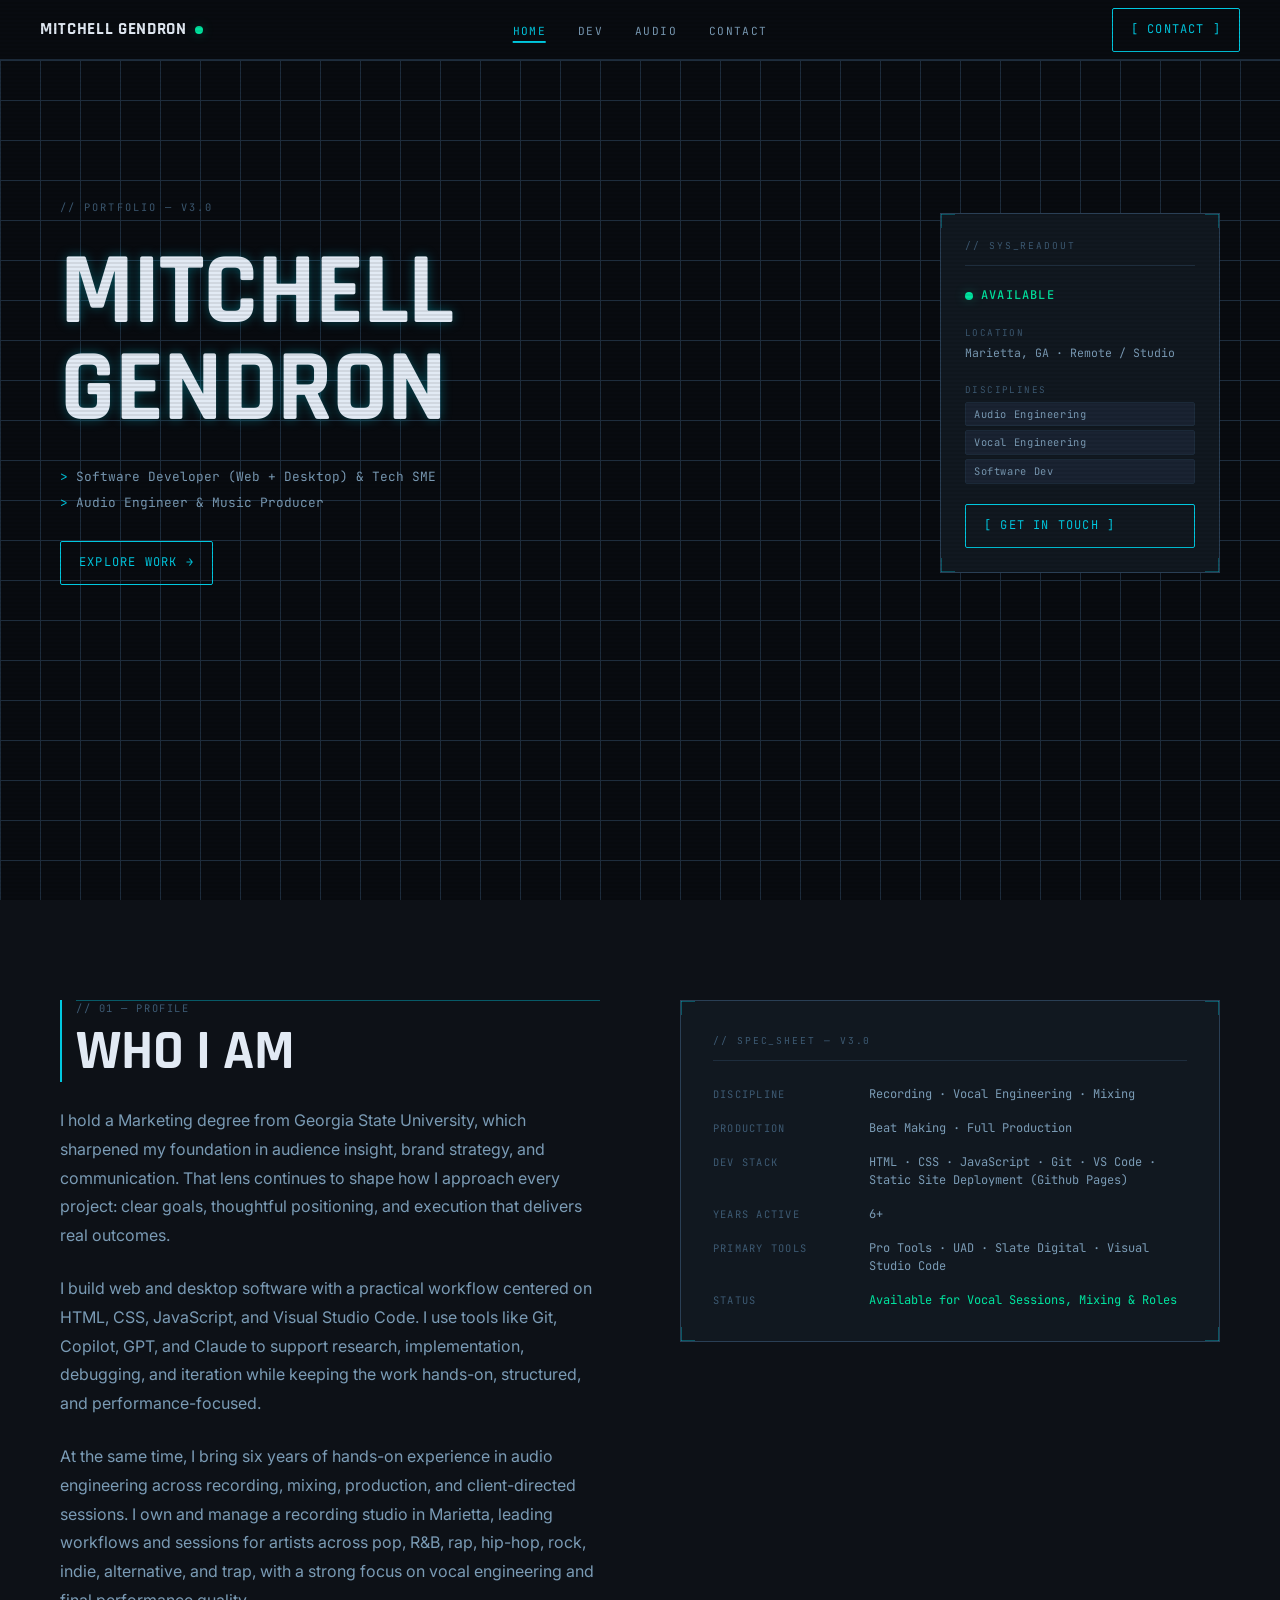
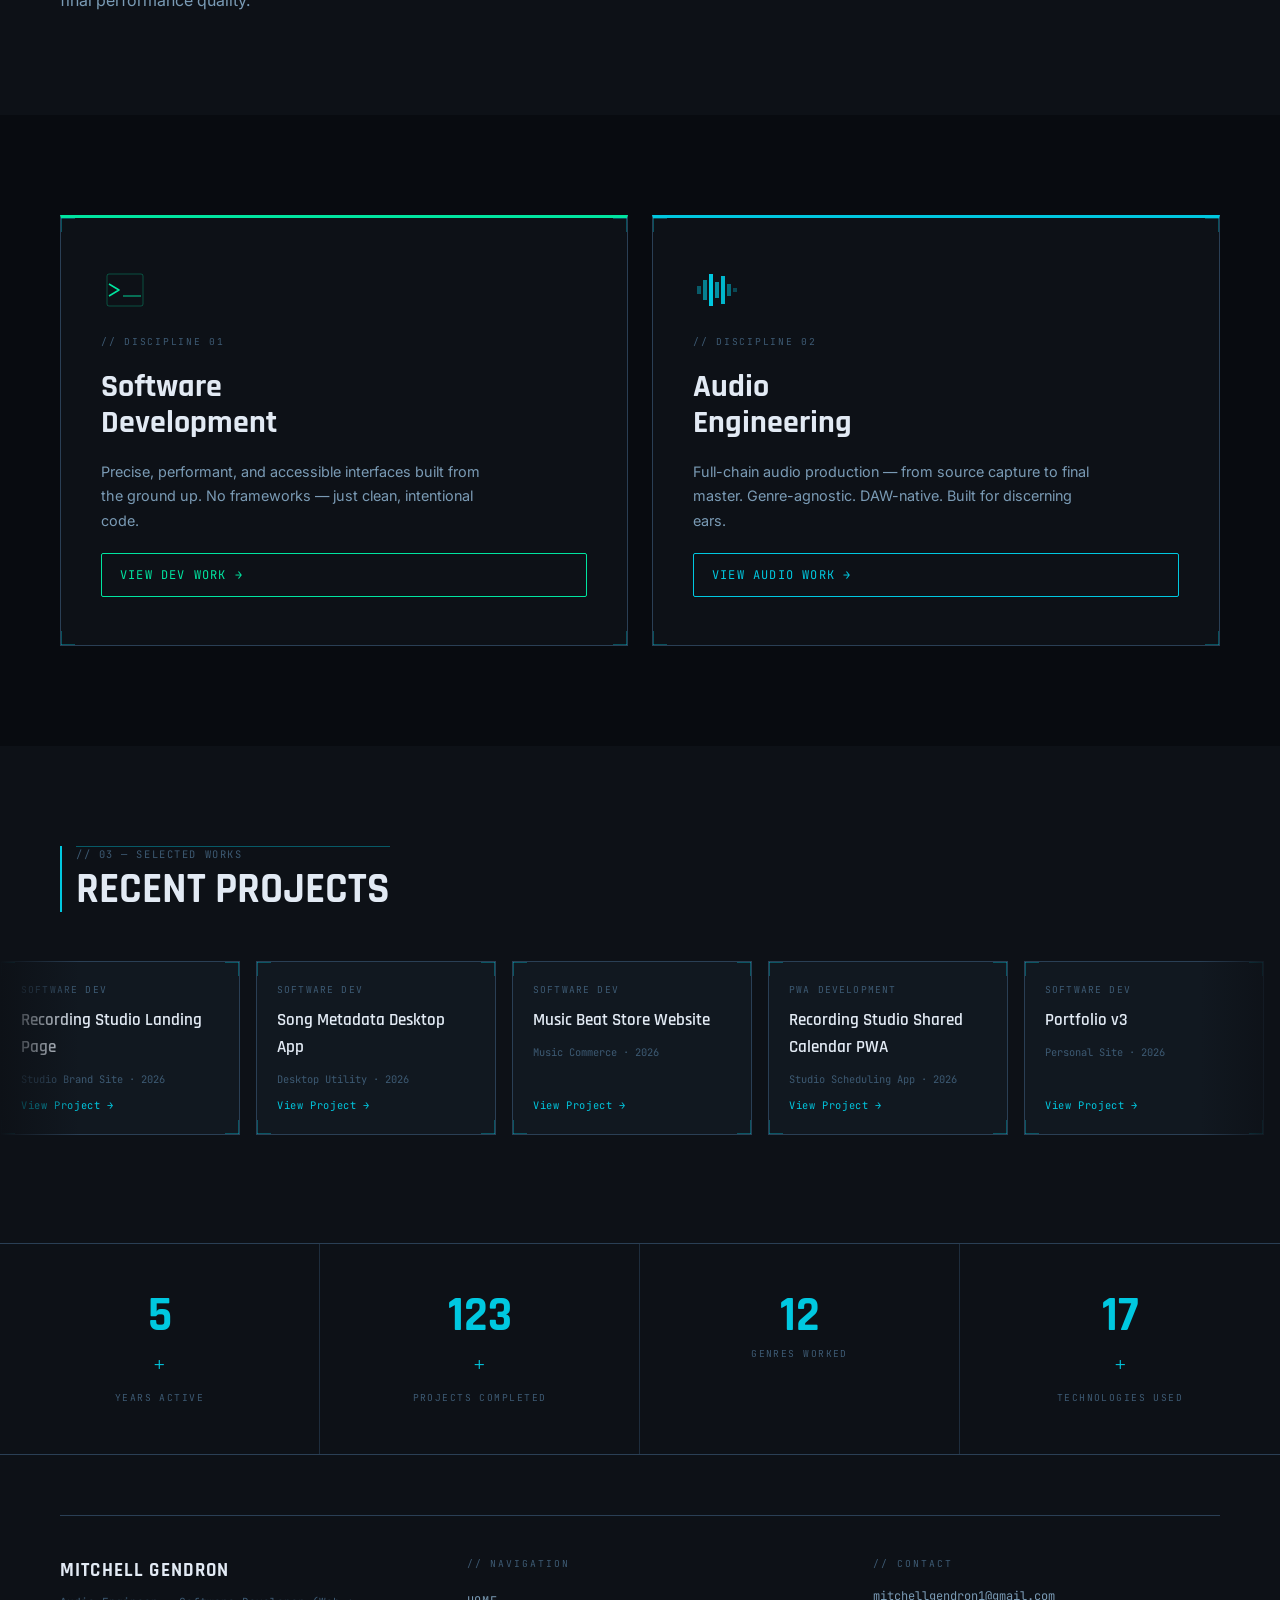
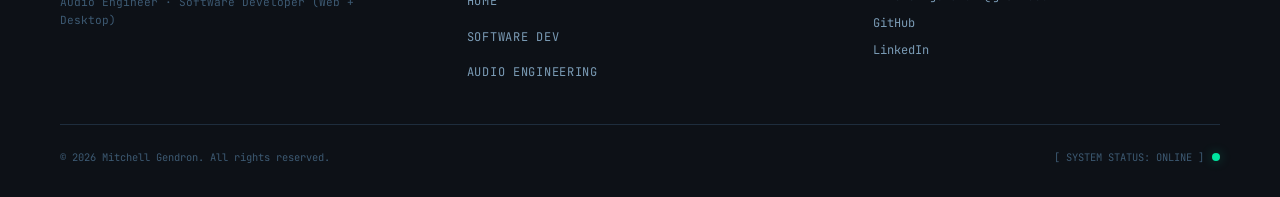
==== commit dc6903c6: "Modify greeting output from 'Hello' to 'Goodbye'" ====
--- a/index.html
+++ b/index.html
@@ -372,6 +372,6 @@
 
   <!-- Scripts -->
   <script src="js/main.js"></script>
-  <script src="js/boot.js"></script>
+  <script src="js/boot.js?v=20260422"></script>
 </body>
 </html>
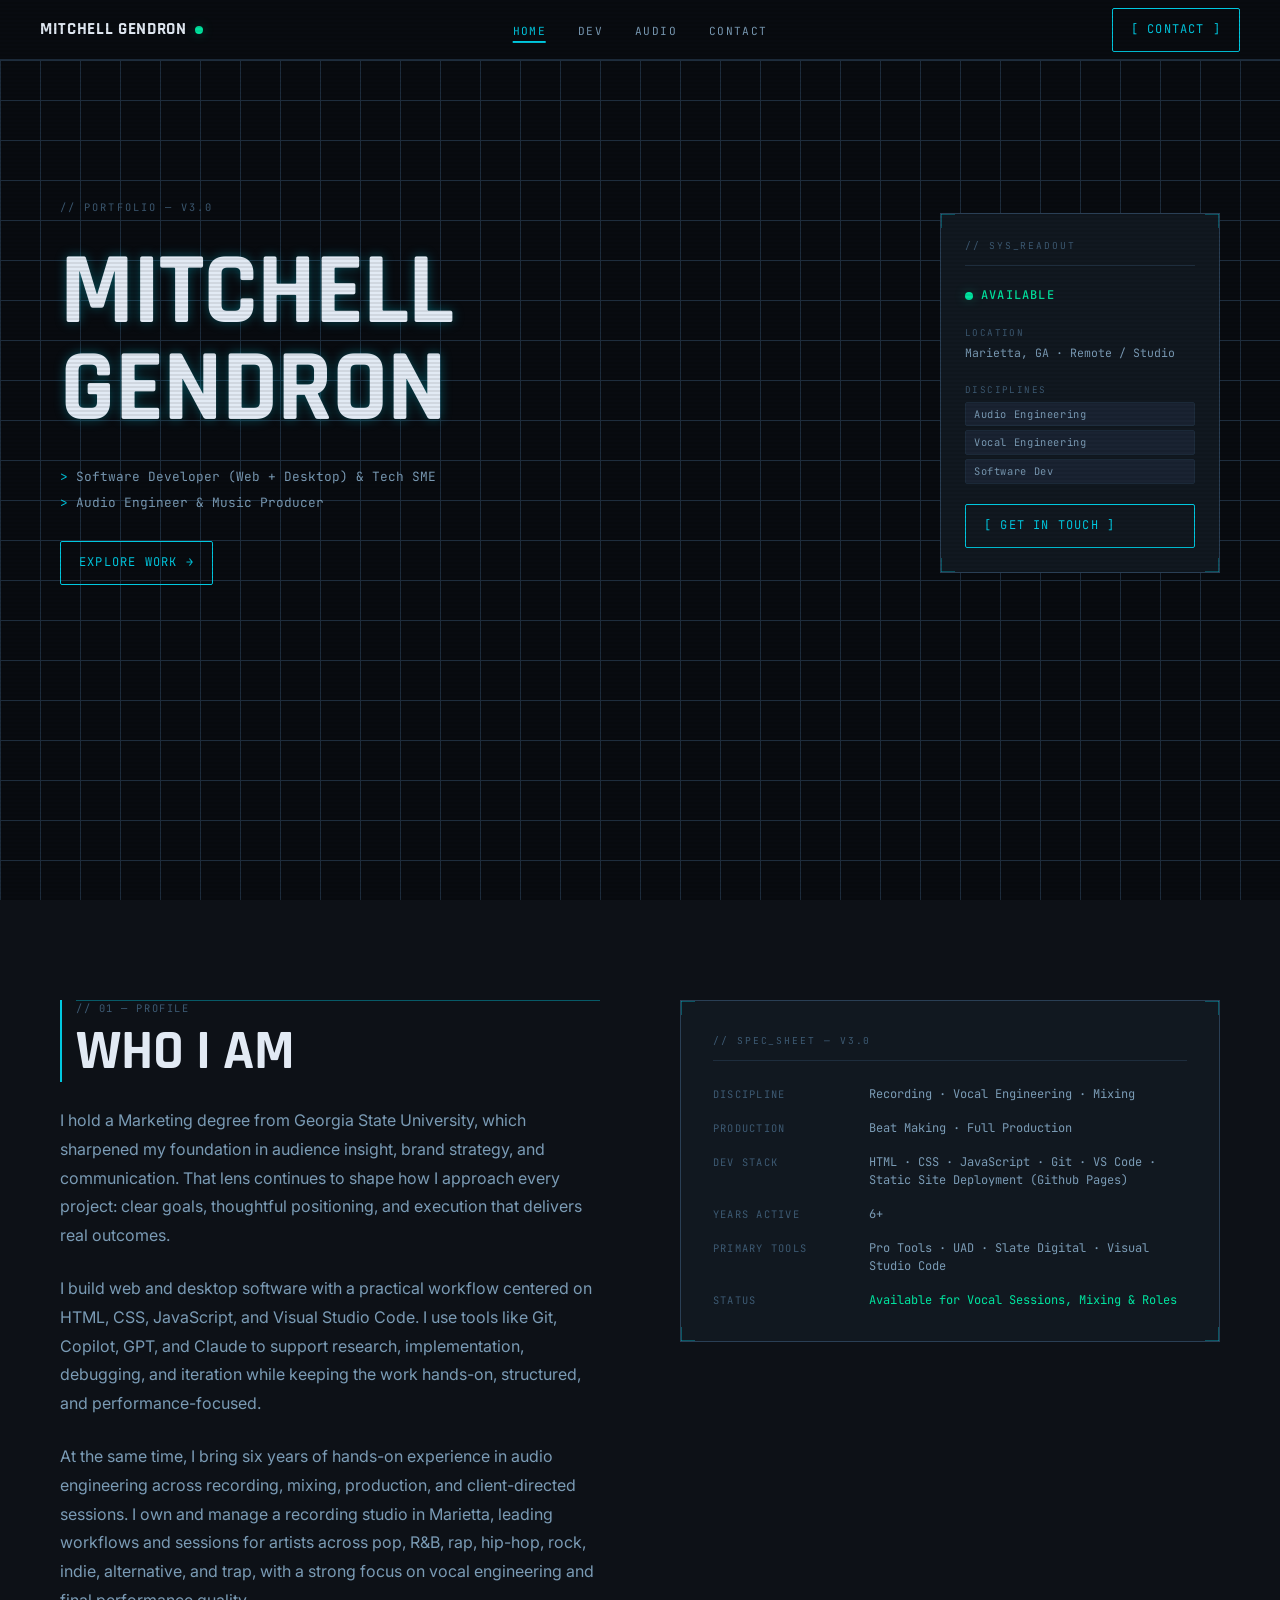
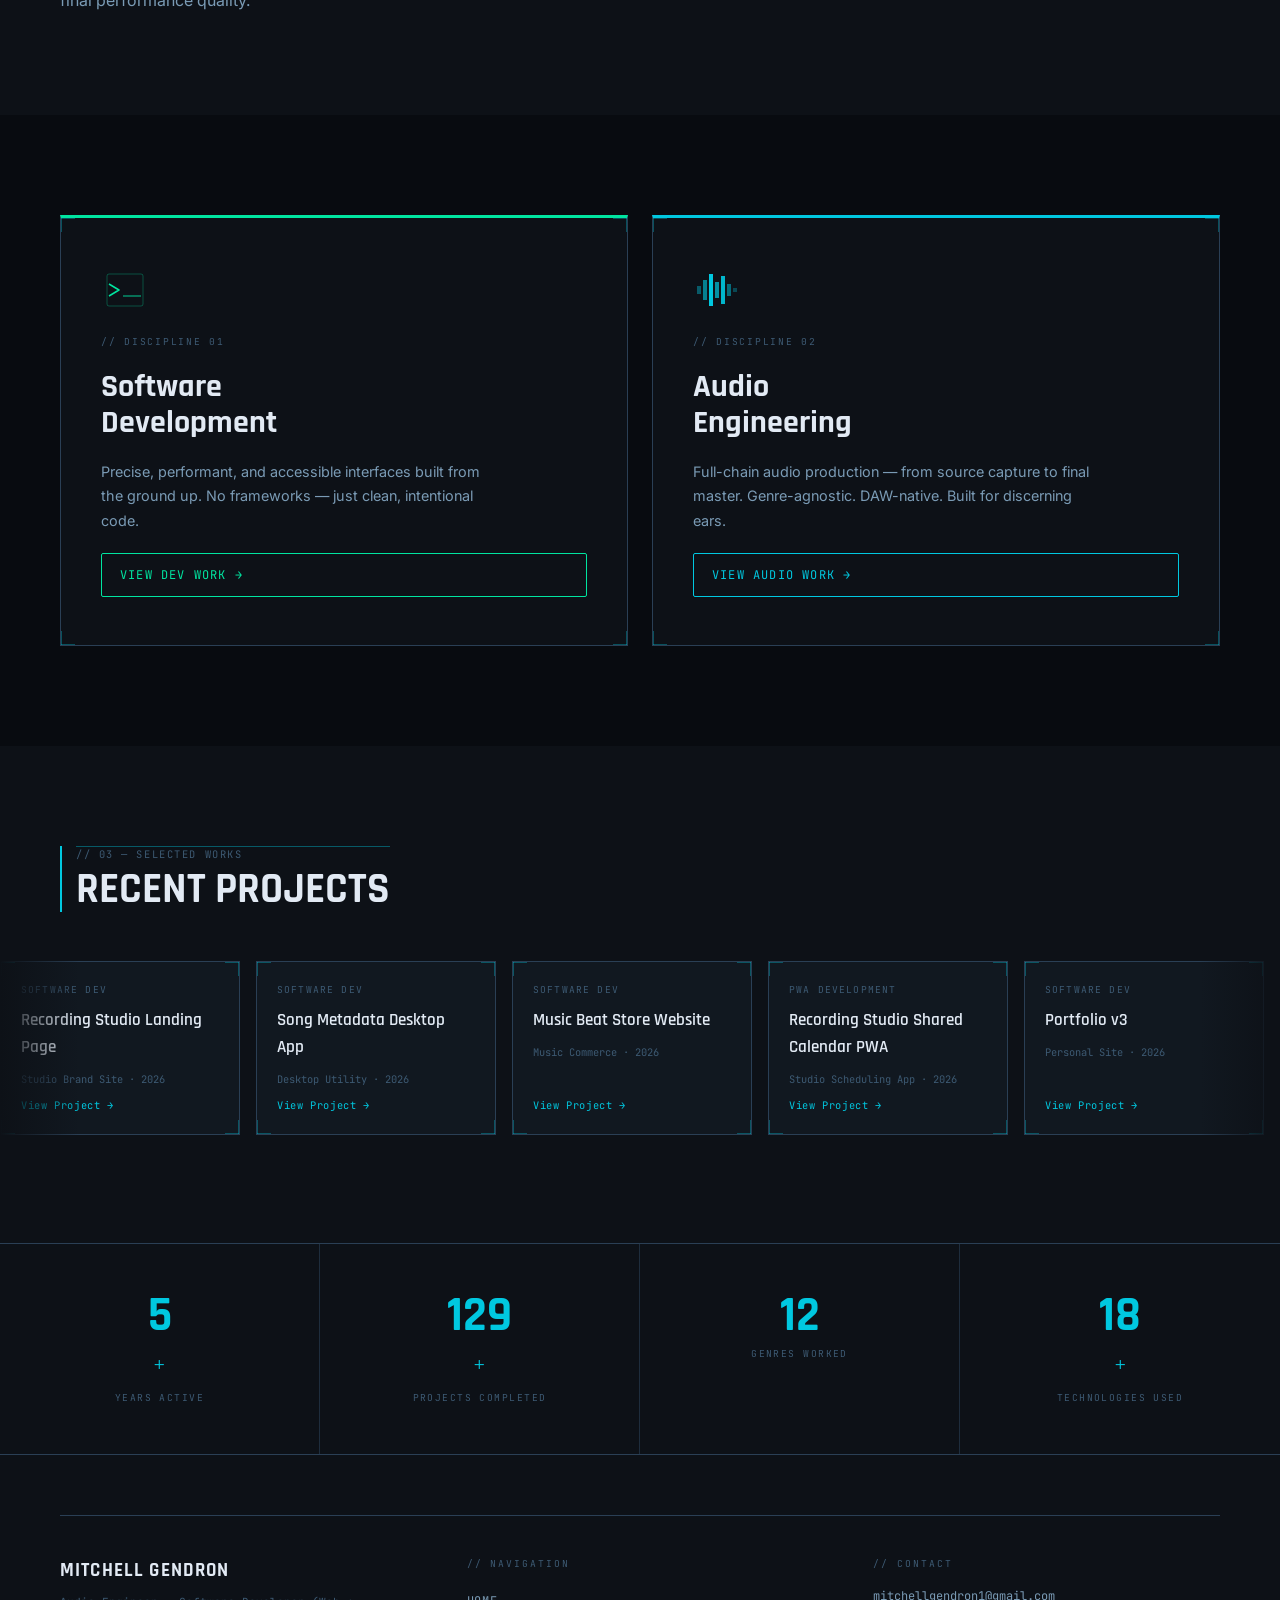
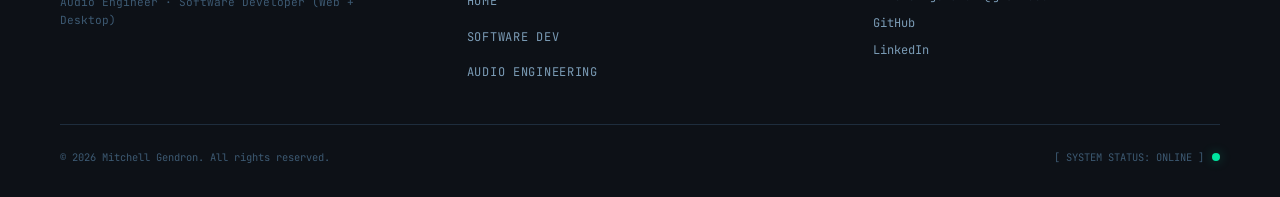
==== commit 80cd5849: "Update print statement from 'Hello' to 'Goodbye'" ====
--- a/index.html
+++ b/index.html
@@ -3,8 +3,8 @@
 <head>
   <meta charset="UTF-8" />
   <meta name="viewport" content="width=device-width, initial-scale=1.0" />
-  <meta name="description" content="Portfolio of an Audio Engineer and Software Developer (Web + Desktop) — recording, mixing, mastering, and building polished web and desktop apps." />
-  <title>Mitchell Gendron — Audio Engineer &amp; Software Developer (Web + Desktop)</title>
+  <meta name="description" content="Portfolio of a Software Developer (Web + Desktop) and Audio Engineer — building polished web and desktop apps alongside recording, mixing, and production work." />
+  <title>Mitchell Gendron — Software Developer (Web + Desktop) &amp; Audio Engineer</title>
 
   <link rel="icon" type="image/svg+xml" href="favicon.svg">
 
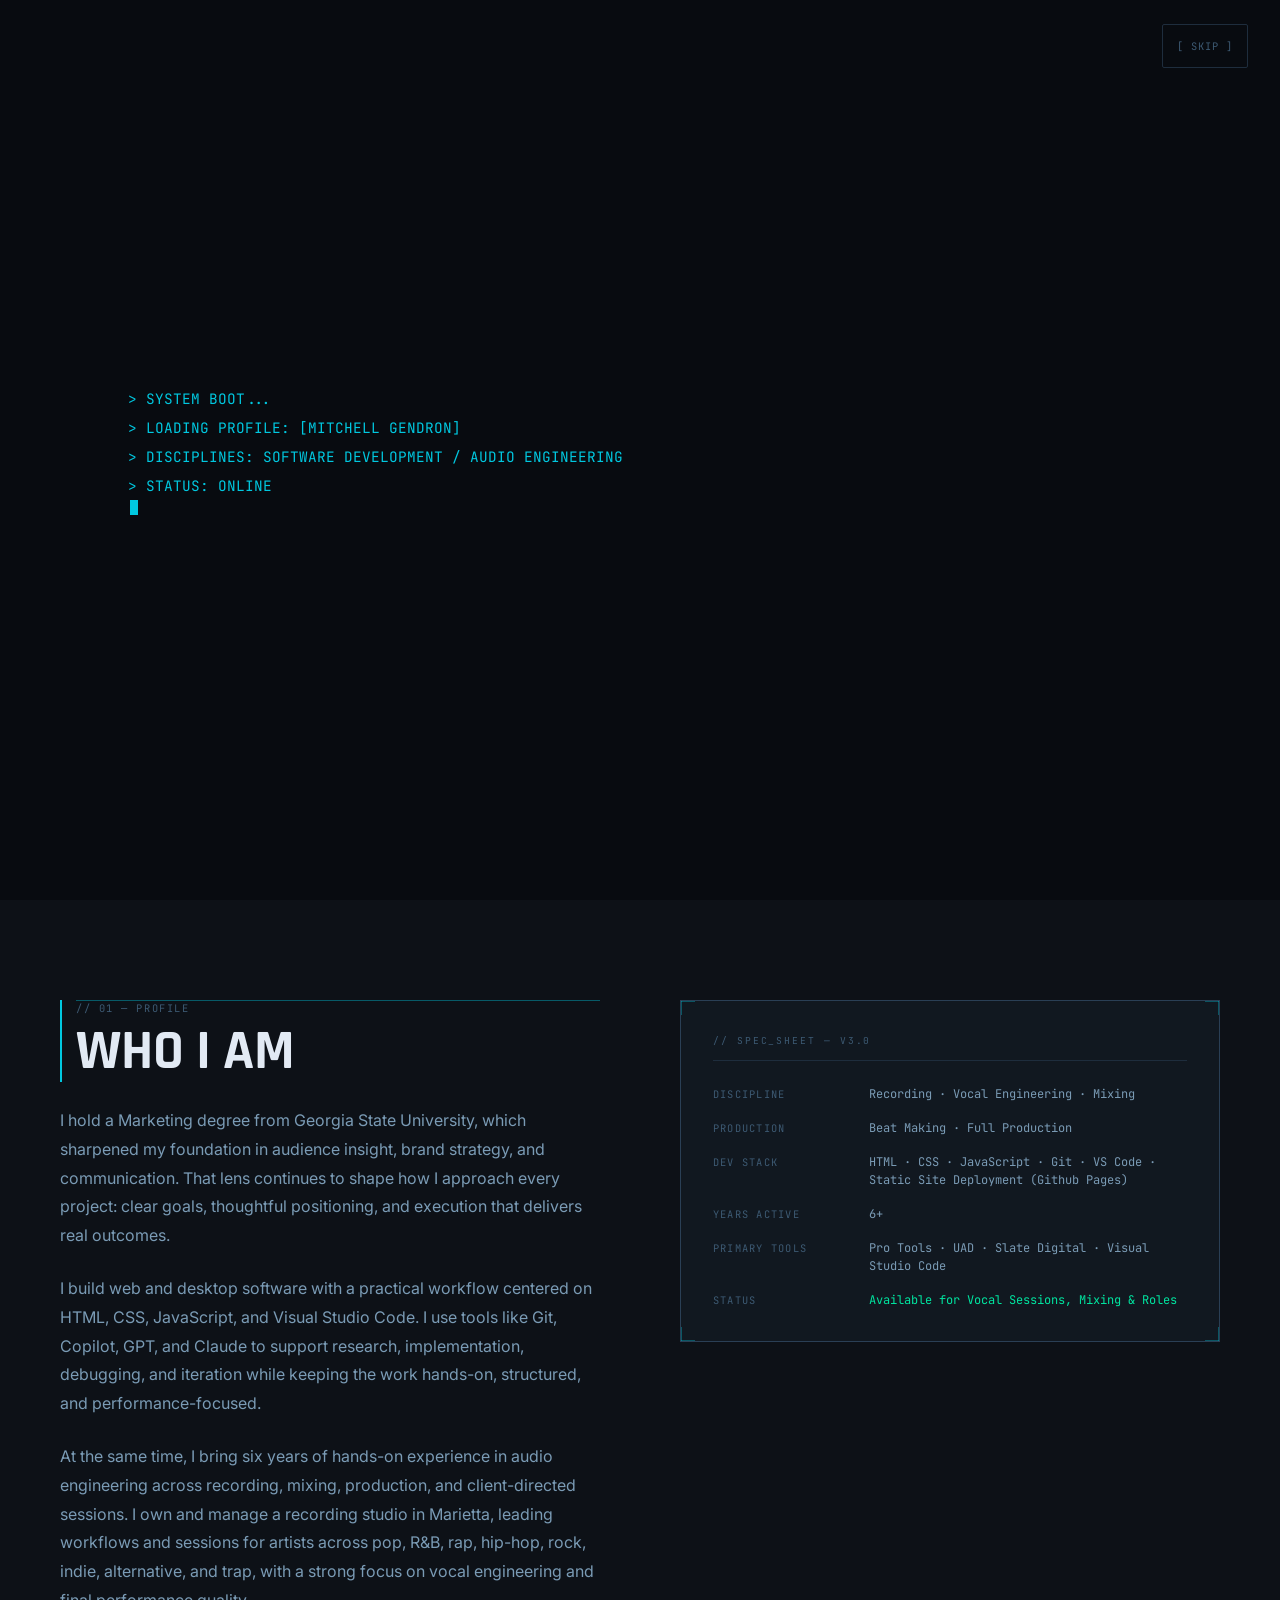
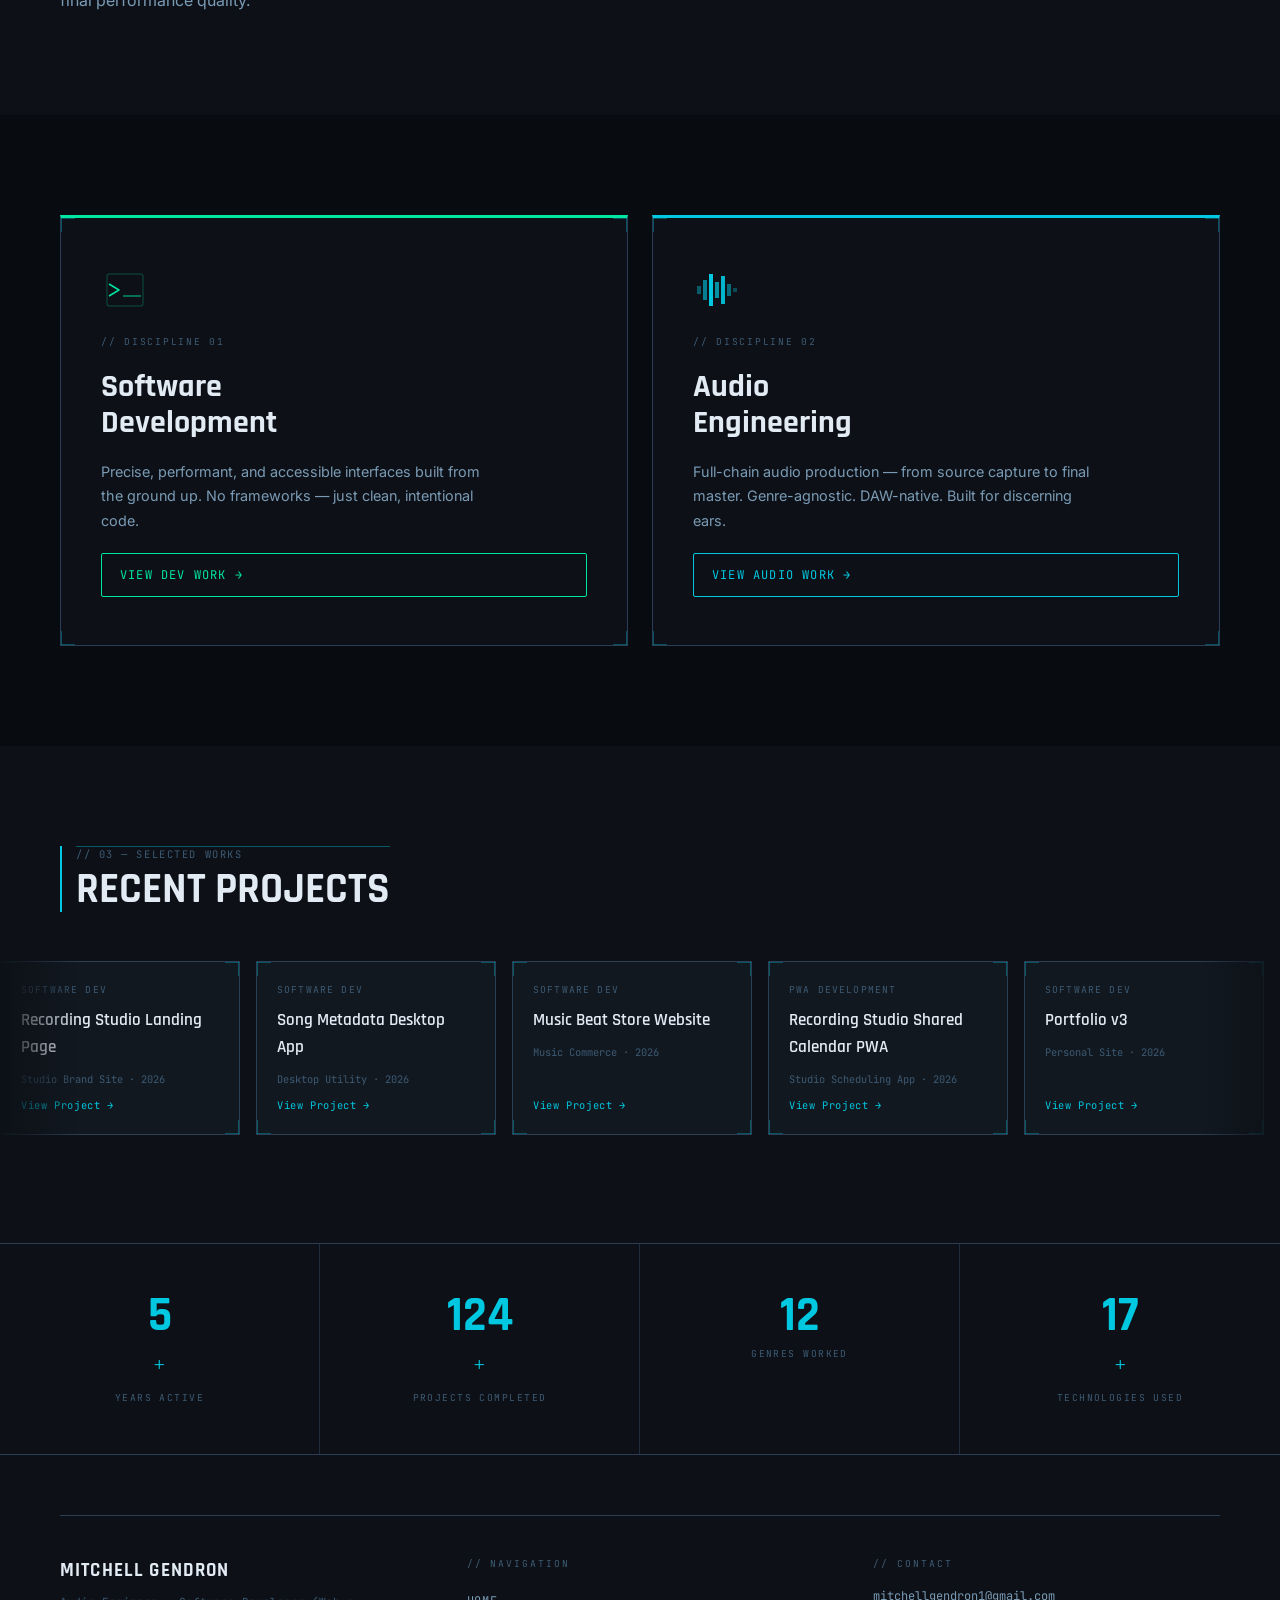
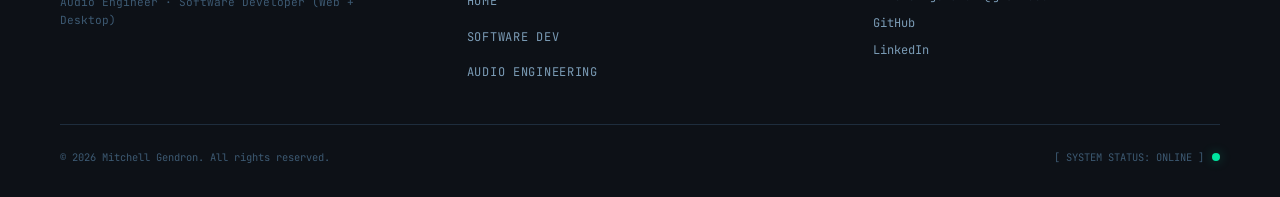
==== commit bf64168b: "Update portfolio content, favicon, and social metadata" ====
--- a/index.html
+++ b/index.html
@@ -7,6 +7,17 @@
   <title>Mitchell Gendron — Software Developer (Web + Desktop) &amp; Audio Engineer</title>
 
   <link rel="icon" type="image/svg+xml" href="favicon.svg">
+  <link rel="apple-touch-icon" href="favicon.svg">
+
+  <!-- Open Graph / Social Media -->
+  <meta property="og:type" content="website" />
+  <meta property="og:url" content="https://mitchellgendron.com" />
+  <meta property="og:title" content="Mitchell Gendron — Software Developer (Web + Desktop) &amp; Audio Engineer" />
+  <meta property="og:description" content="Portfolio of a Software Developer (Web + Desktop) and Audio Engineer — building polished web and desktop apps alongside recording, mixing, and production work." />
+  <meta property="og:image" content="https://mitchellgendron.com/favicon.svg" />
+  <meta name="twitter:card" content="summary" />
+  <meta name="twitter:title" content="Mitchell Gendron — Software Developer (Web + Desktop) &amp; Audio Engineer" />
+  <meta name="twitter:description" content="Portfolio of a Software Developer (Web + Desktop) and Audio Engineer — building polished web and desktop apps alongside recording, mixing, and production work." />
 
   <!-- Stylesheets -->
   <link rel="stylesheet" href="css/tokens.css" />
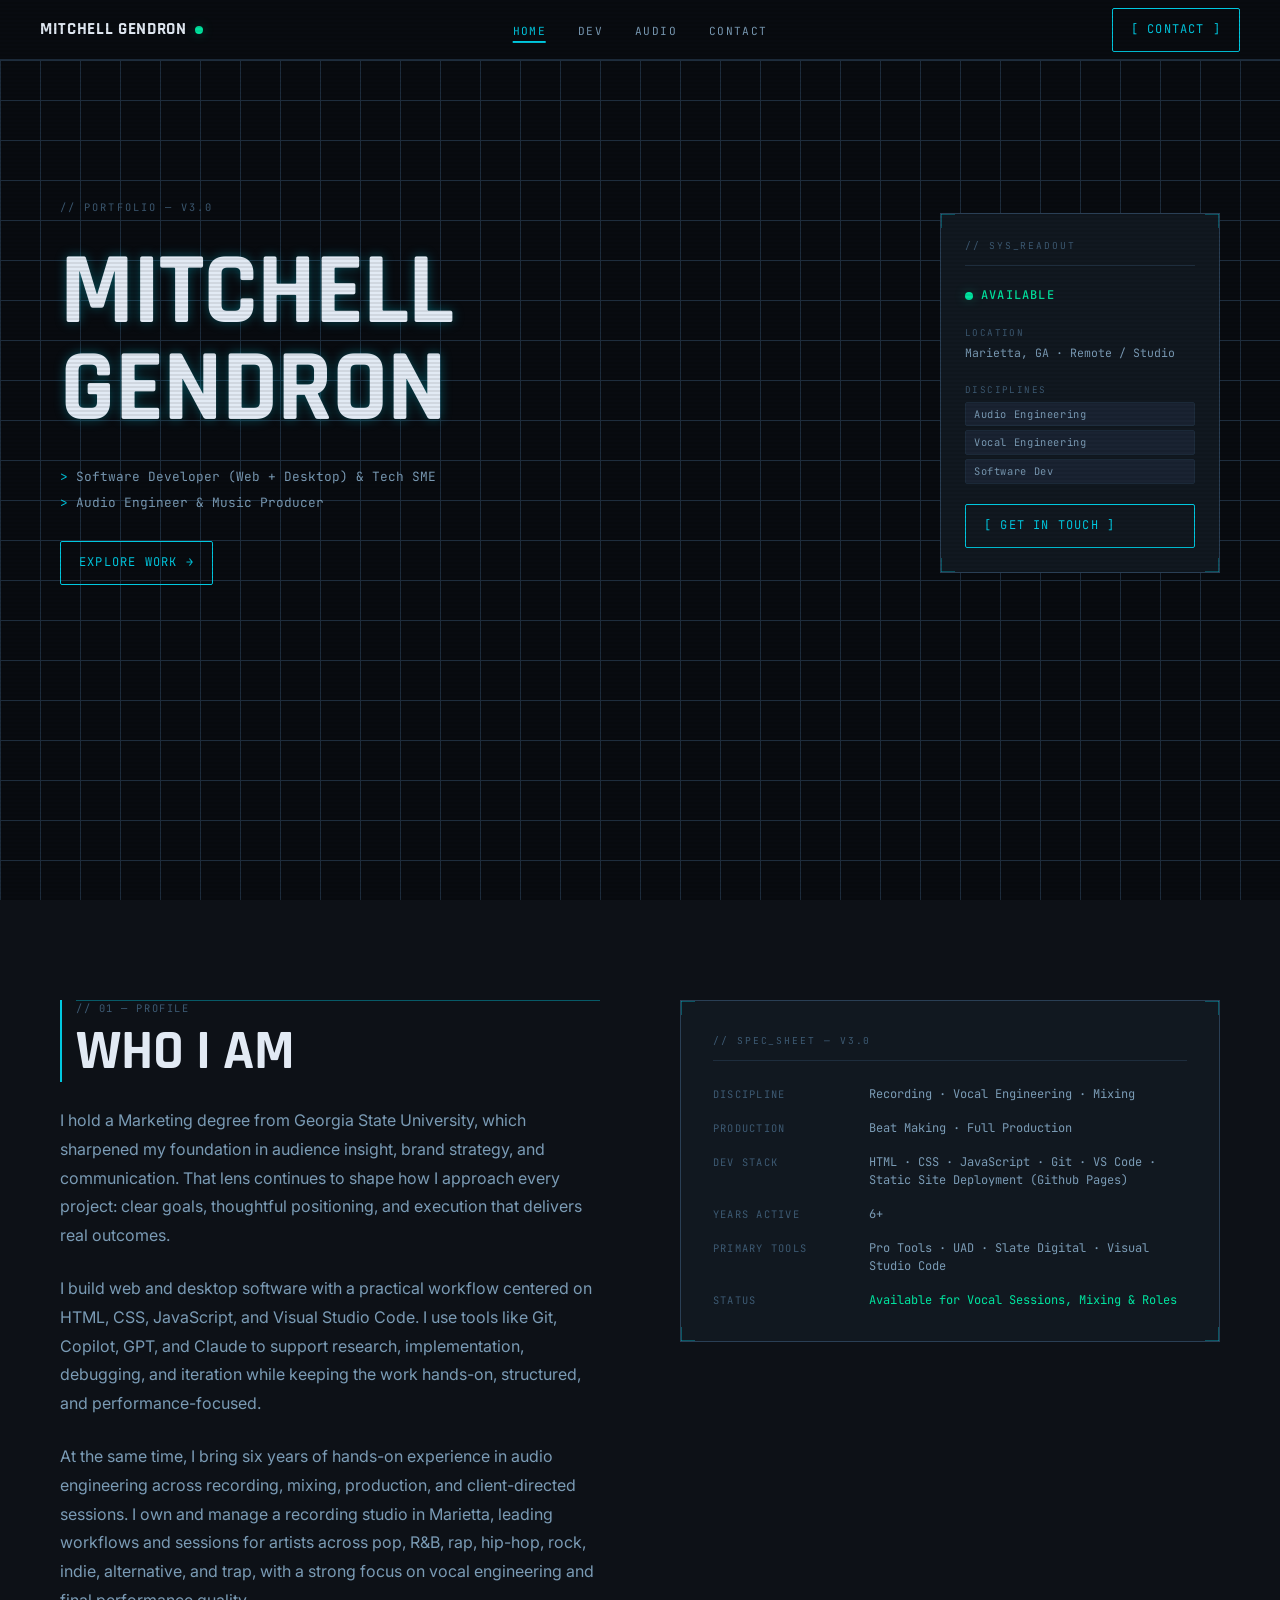
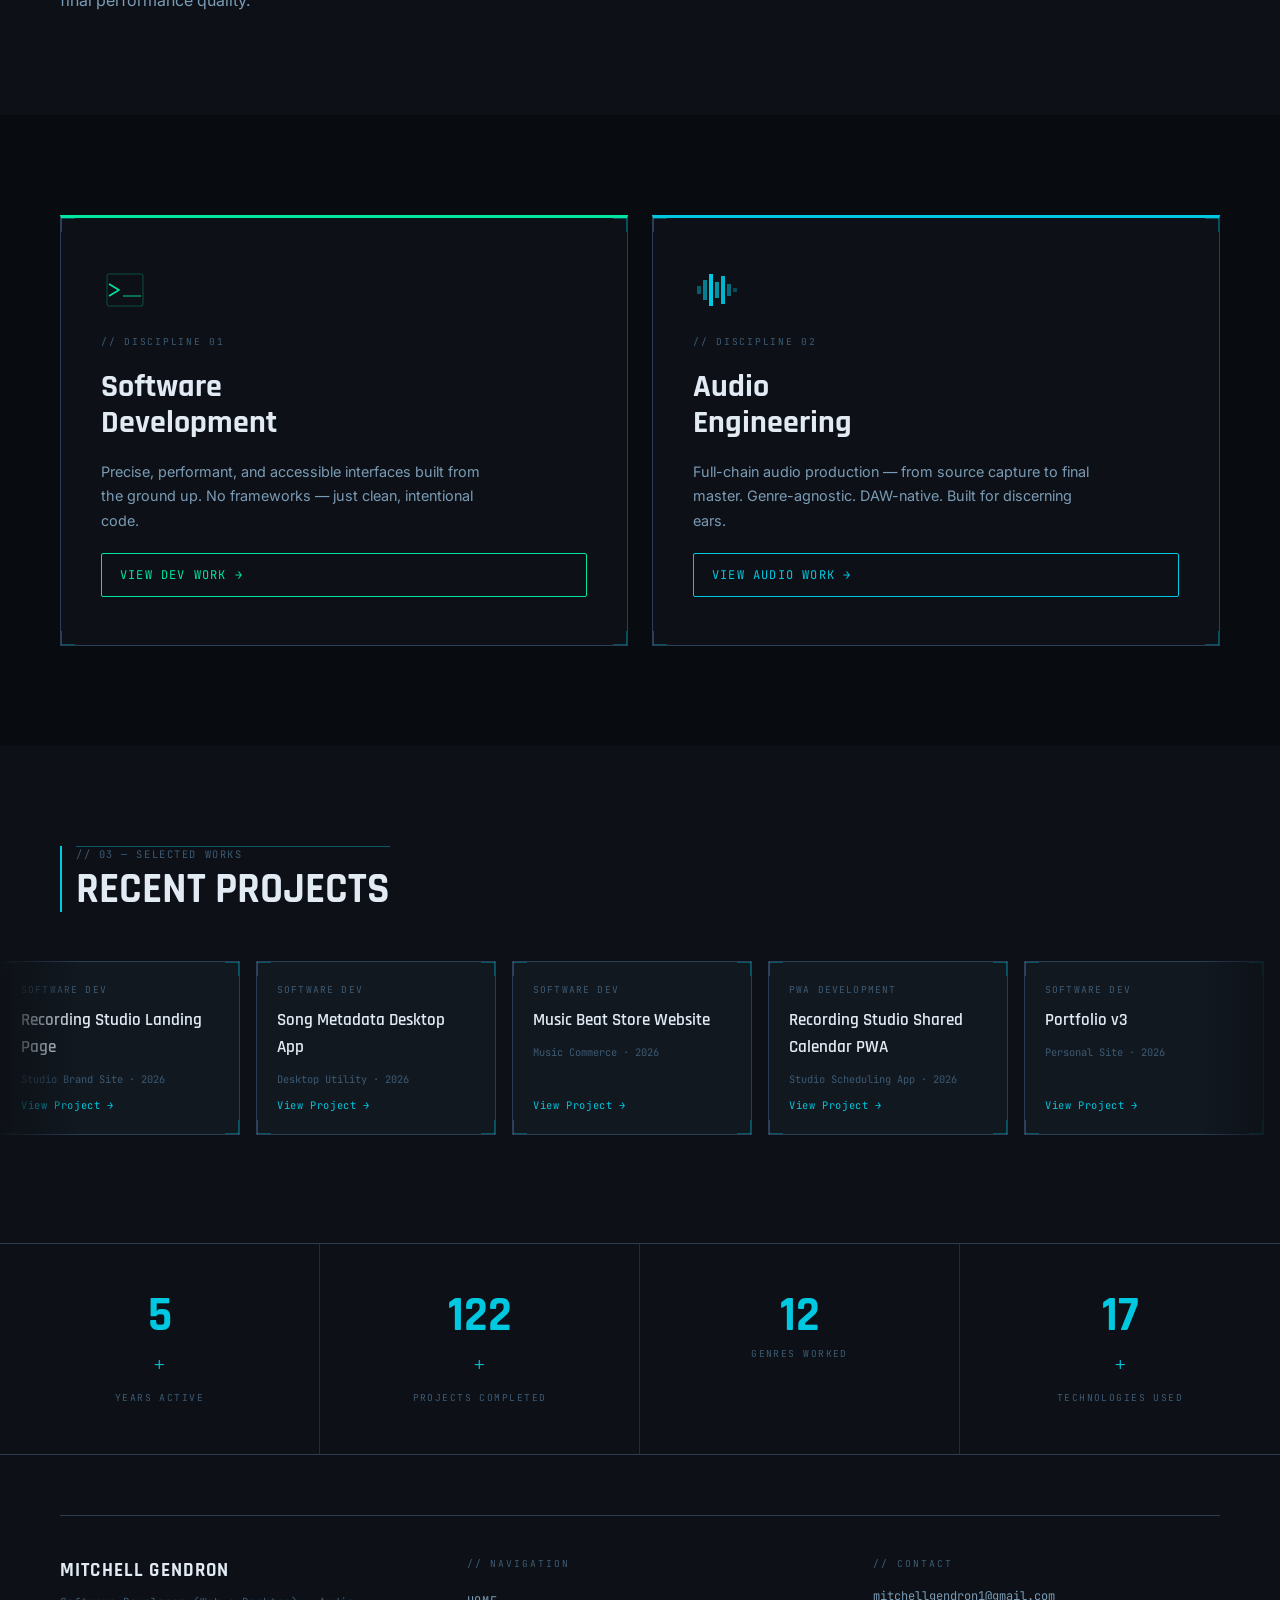
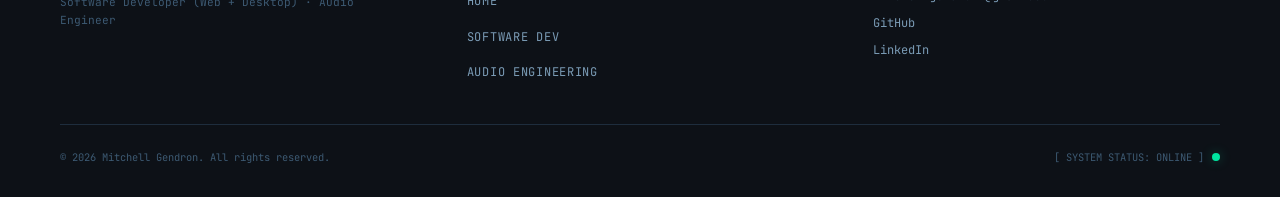
==== commit 2852f336: "Fix iPhone tap behavior and update footer tagline order" ====
--- a/index.html
+++ b/index.html
@@ -346,7 +346,7 @@
       <div class="footer__grid">
         <div>
           <p class="footer__brand-name">Mitchell Gendron</p>
-          <p class="footer__tagline">Audio Engineer · Software Developer (Web + Desktop)</p>
+          <p class="footer__tagline">Software Developer (Web + Desktop) · Audio Engineer</p>
         </div>
 
         <nav aria-label="Footer navigation">
--- a/css/nav.css
+++ b/css/nav.css
@@ -129,11 +129,15 @@
   justify-content: center;
   gap: 40px;
   opacity: 0;
+  visibility: hidden;
+  pointer-events: none;
   transition: opacity var(--transition-med);
 }
 
 .nav__mobile-overlay.open {
   opacity: 1;
+  visibility: visible;
+  pointer-events: auto;
 }
 
 .nav__mobile-overlay ul {
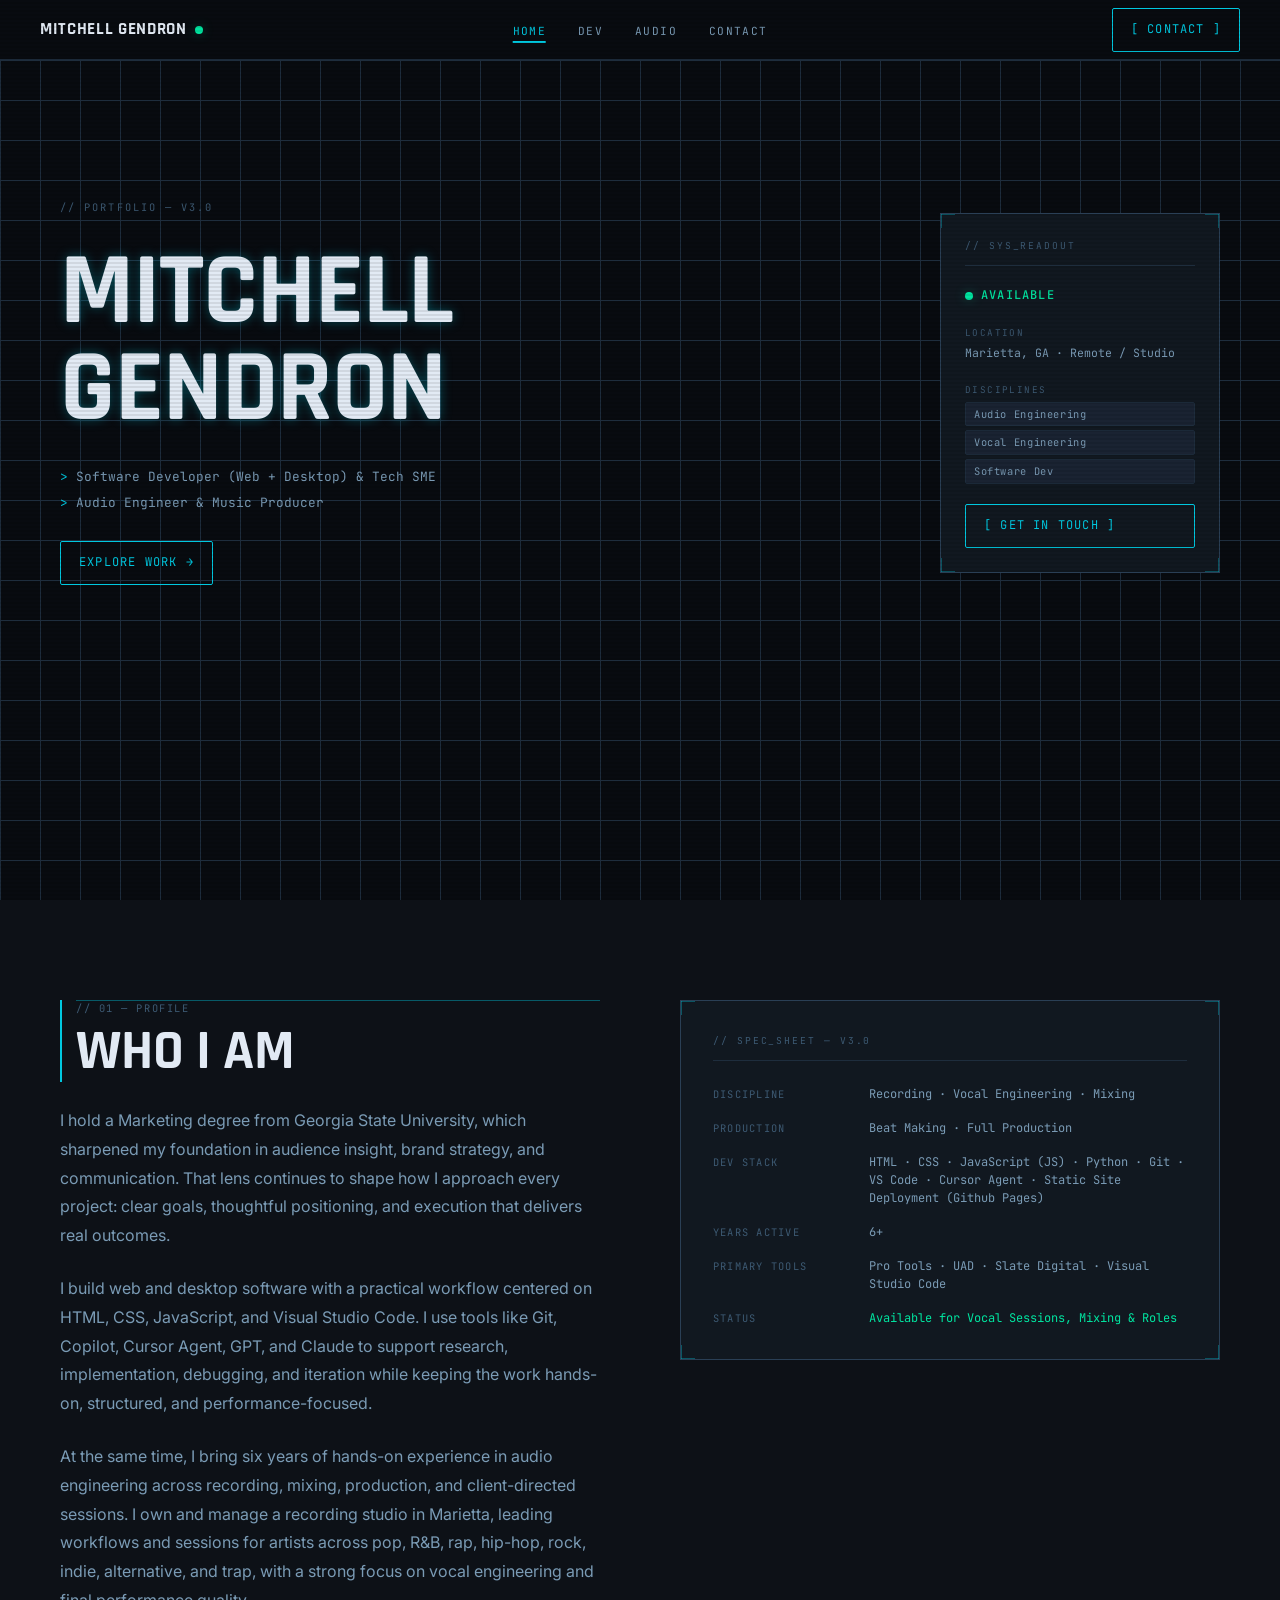
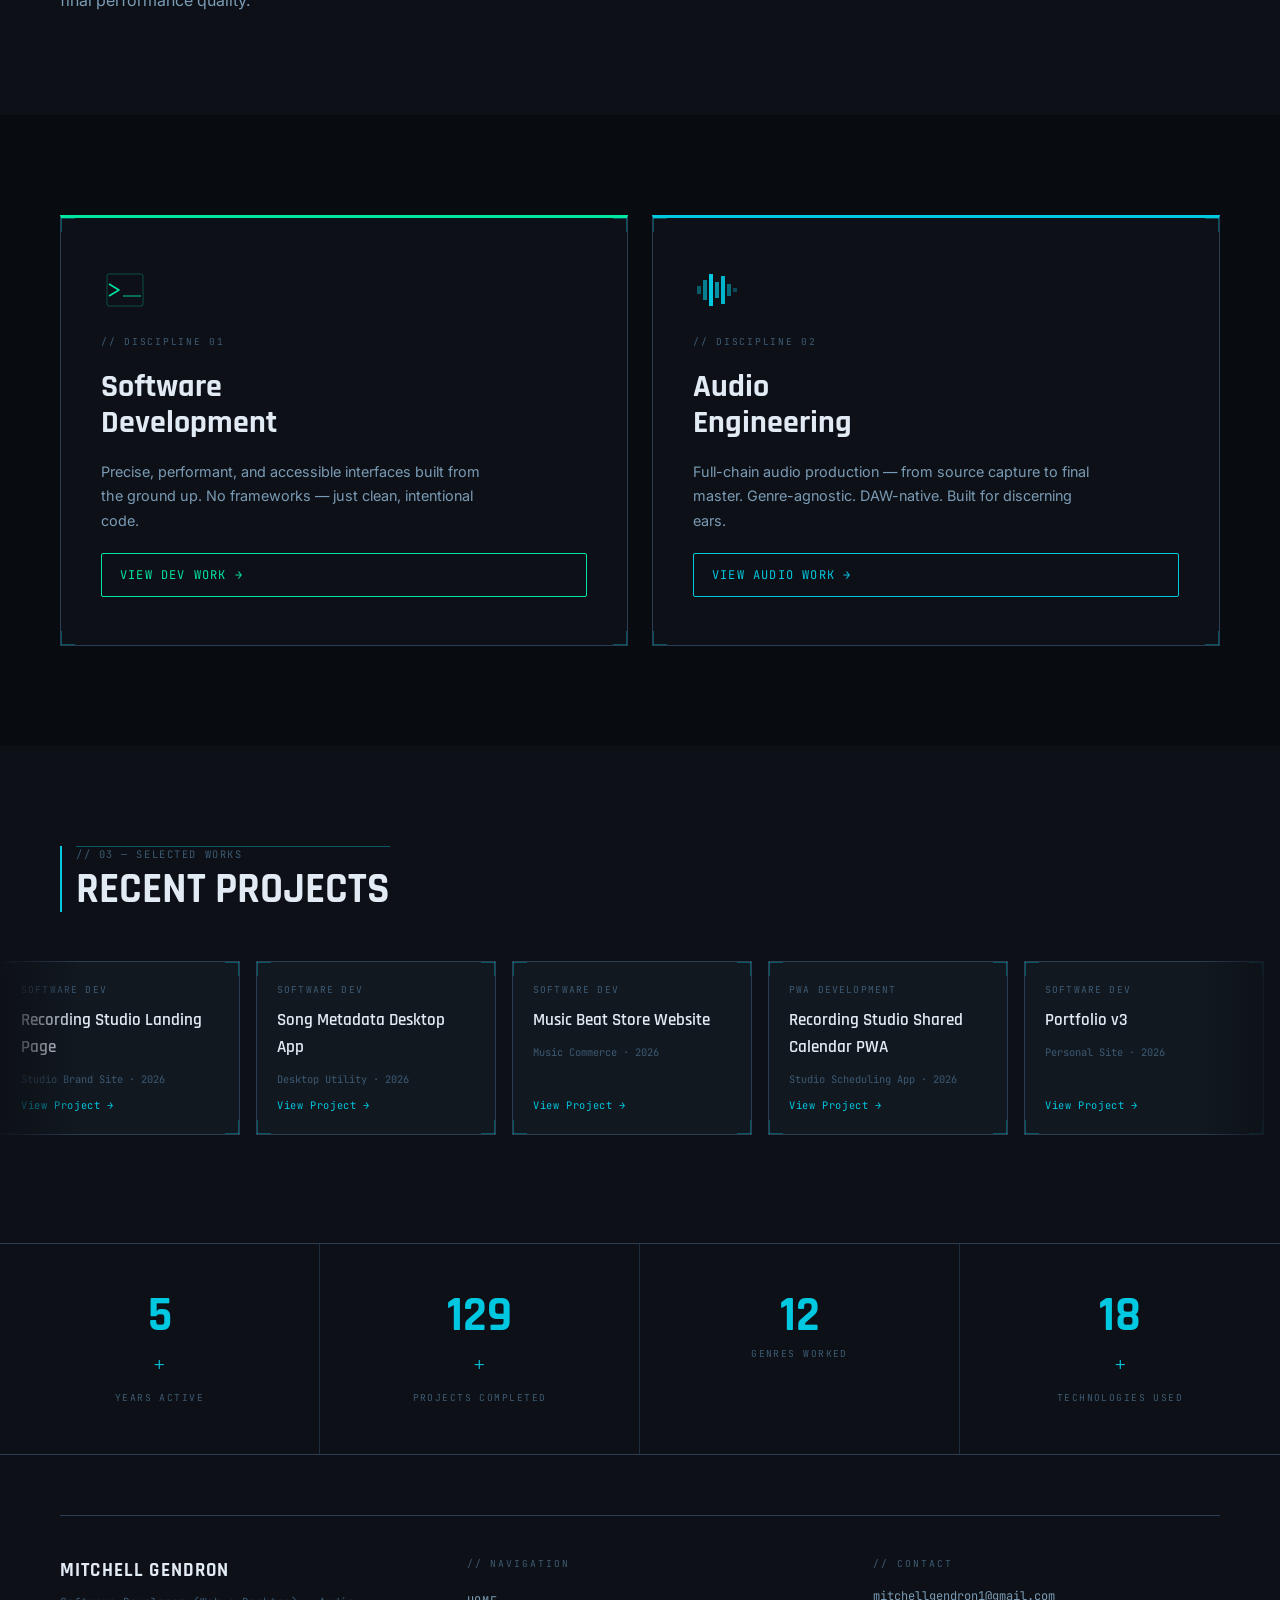
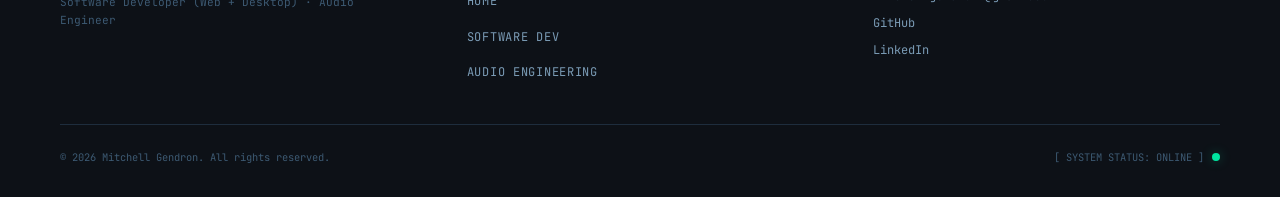
==== commit e0c93e1b: "Update portfolio stack, AI tooling, and release links" ====
--- a/index.html
+++ b/index.html
@@ -163,7 +163,7 @@
         <p class="profile__bio-text reveal reveal--up">
           I build web and desktop software with a practical workflow centered on
           HTML, CSS, JavaScript, and Visual Studio Code. I use tools like Git,
-          Copilot, GPT, and Claude to support research, implementation, debugging,
+          Copilot, Cursor Agent, GPT, and Claude to support research, implementation, debugging,
           and iteration while keeping the work hands-on, structured, and performance-focused.
         </p>
 
@@ -190,7 +190,7 @@
           </div>
           <div class="spec-row">
             <dt class="spec-row__key">Dev Stack</dt>
-            <dd class="spec-row__val">HTML · CSS · JavaScript · Git · VS Code · Static Site Deployment (Github Pages)</dd>
+            <dd class="spec-row__val">HTML · CSS · JavaScript (JS) · Python · Git · VS Code · Cursor Agent · Static Site Deployment (Github Pages)</dd>
           </div>
           <div class="spec-row">
             <dt class="spec-row__key">Years Active</dt>
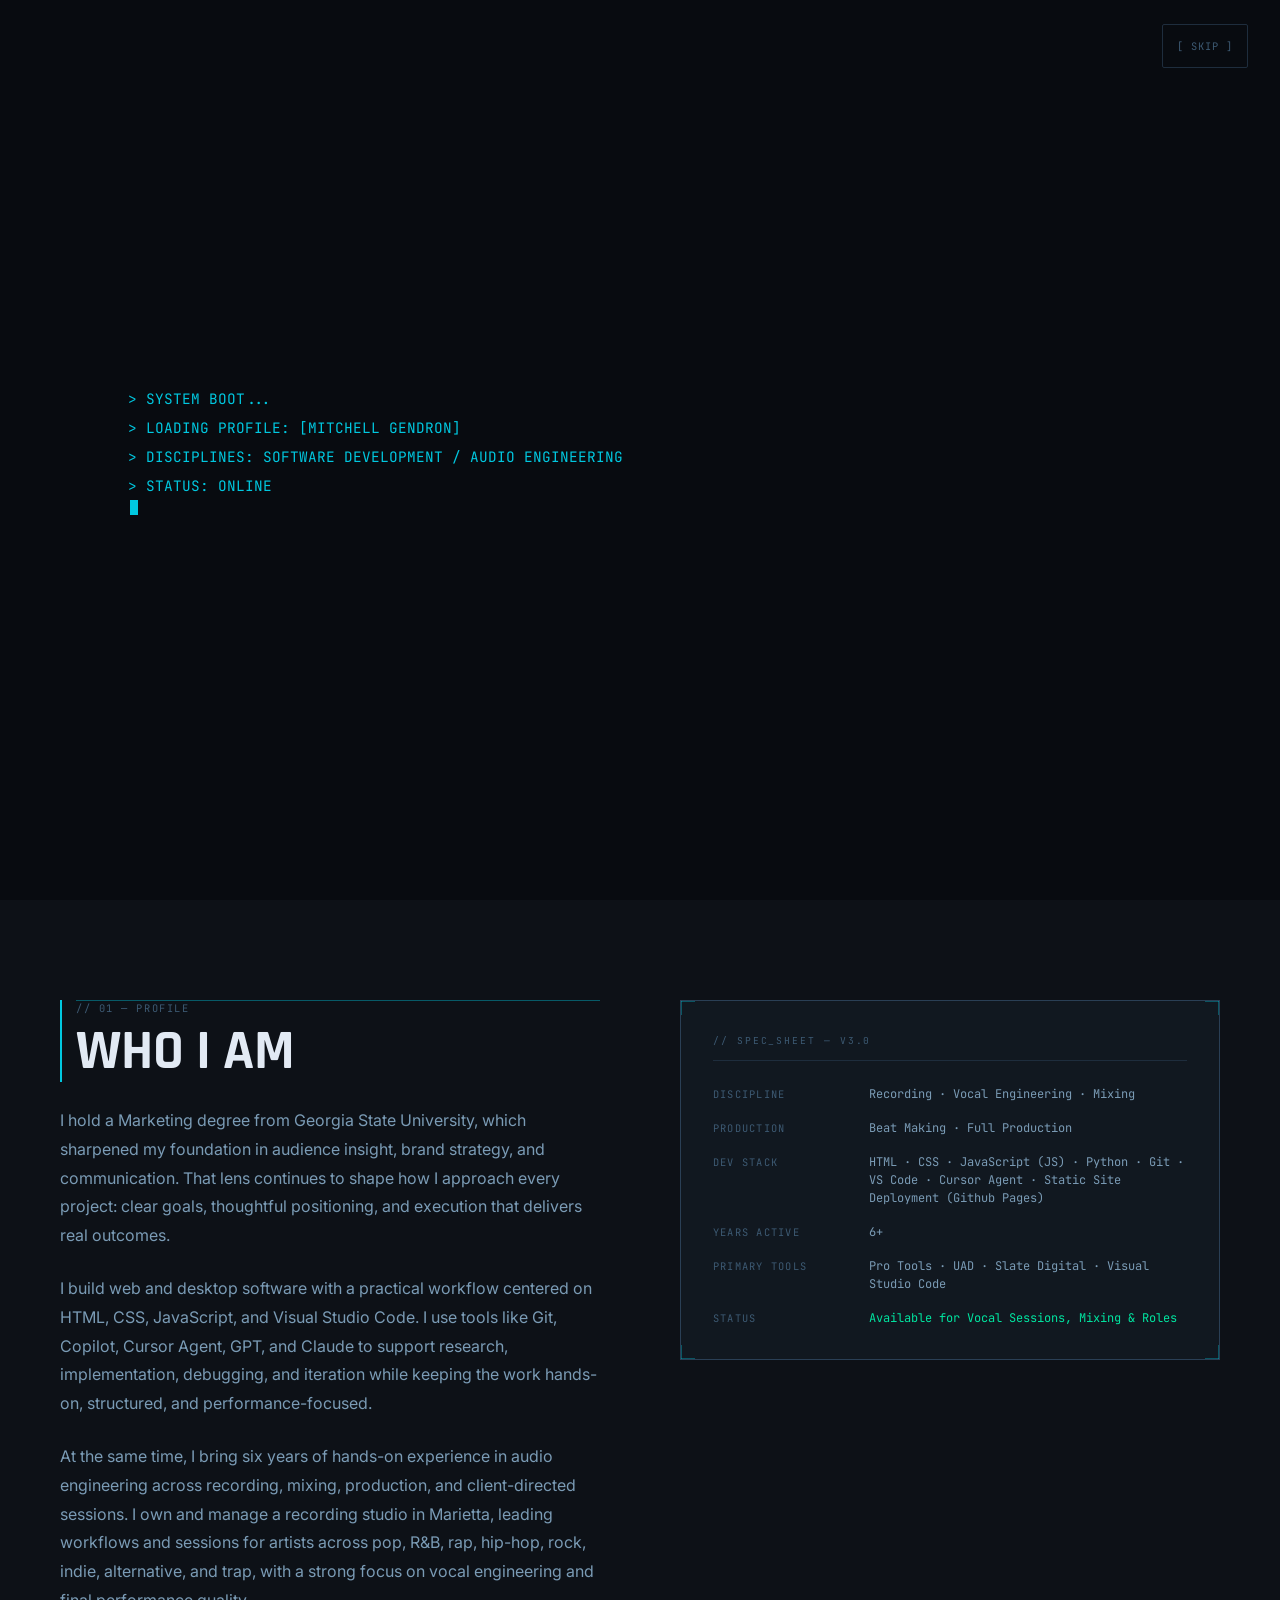
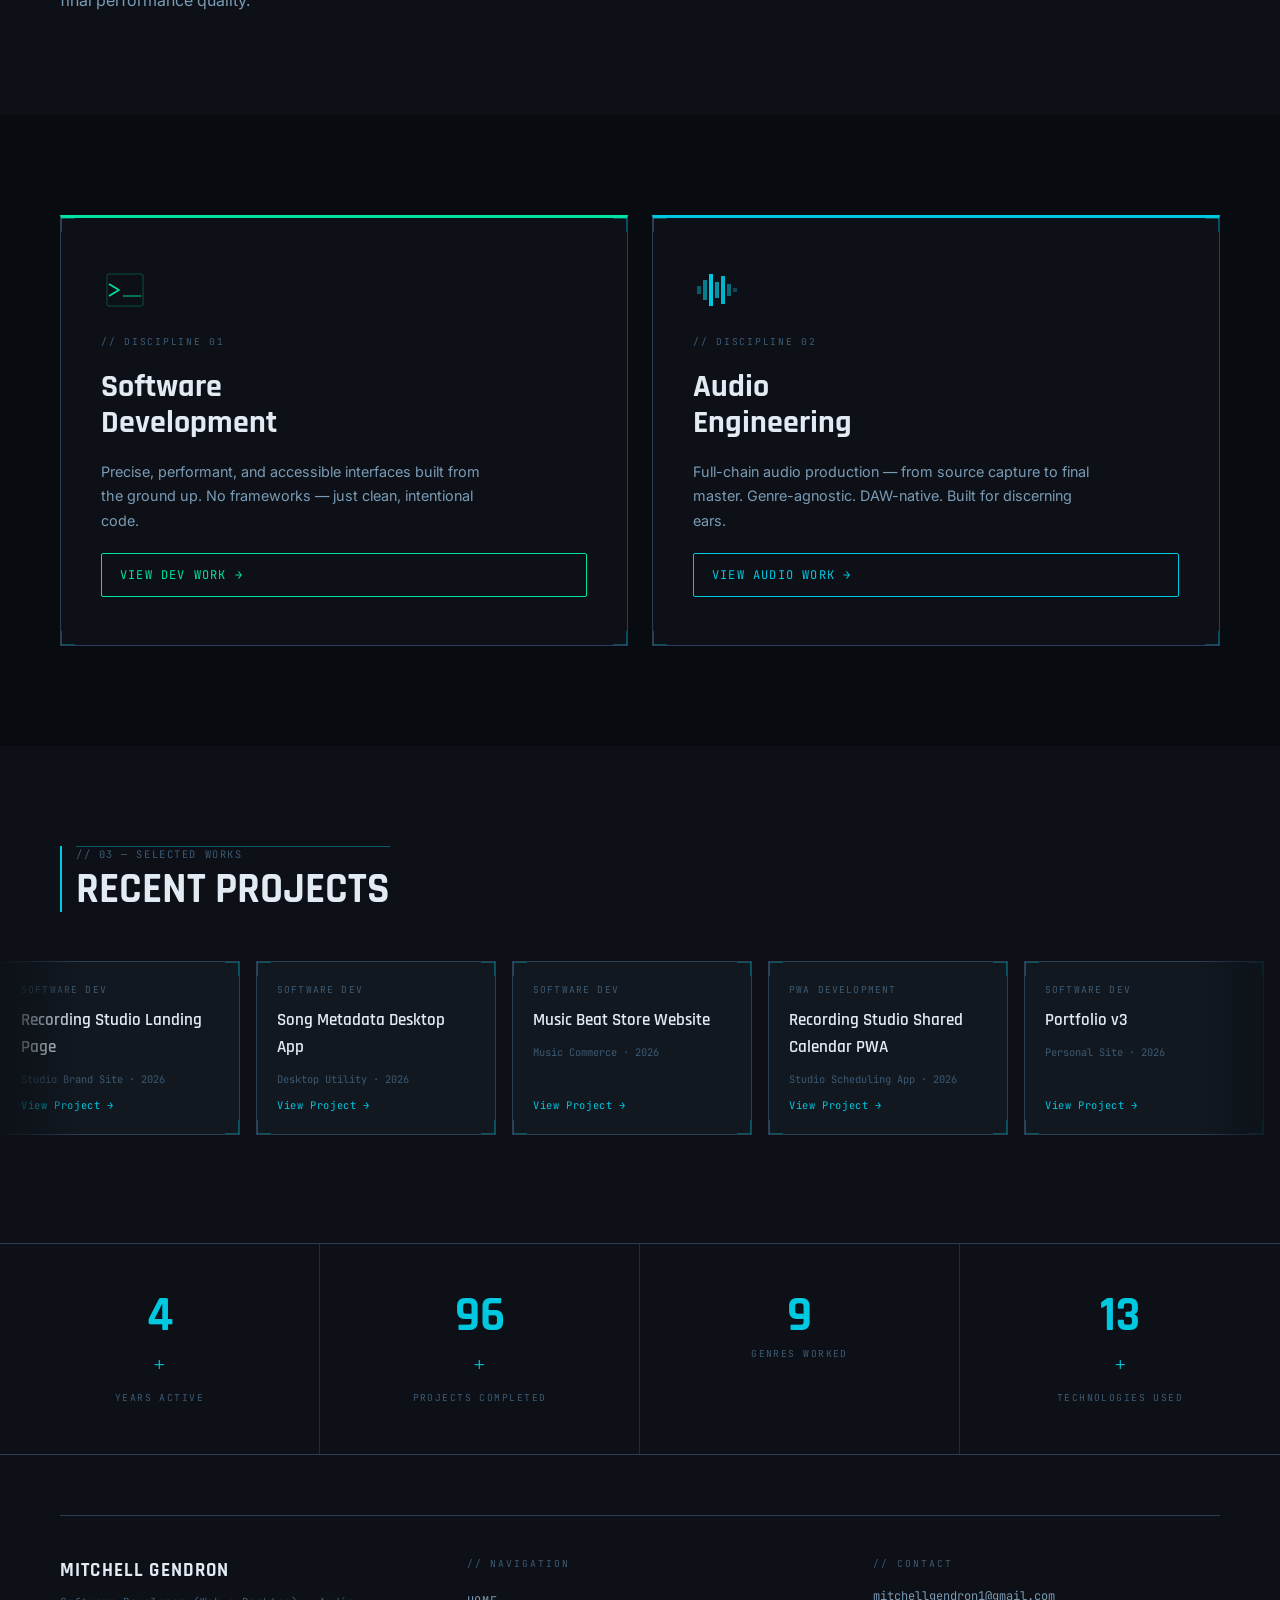
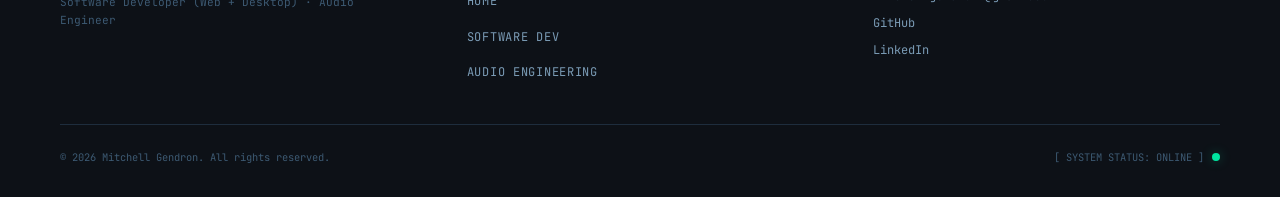
==== commit 5c8878a8: "Update homepage work link" ====
--- a/index.html
+++ b/index.html
@@ -105,7 +105,7 @@
         </div>
 
         <div class="reveal reveal--up">
-          <a href="audio.html" class="btn" aria-label="View audio engineering work">Explore Work →</a>
+          <a href="web.html" class="btn" aria-label="View software development work">Explore Work →</a>
         </div>
       </div>
 
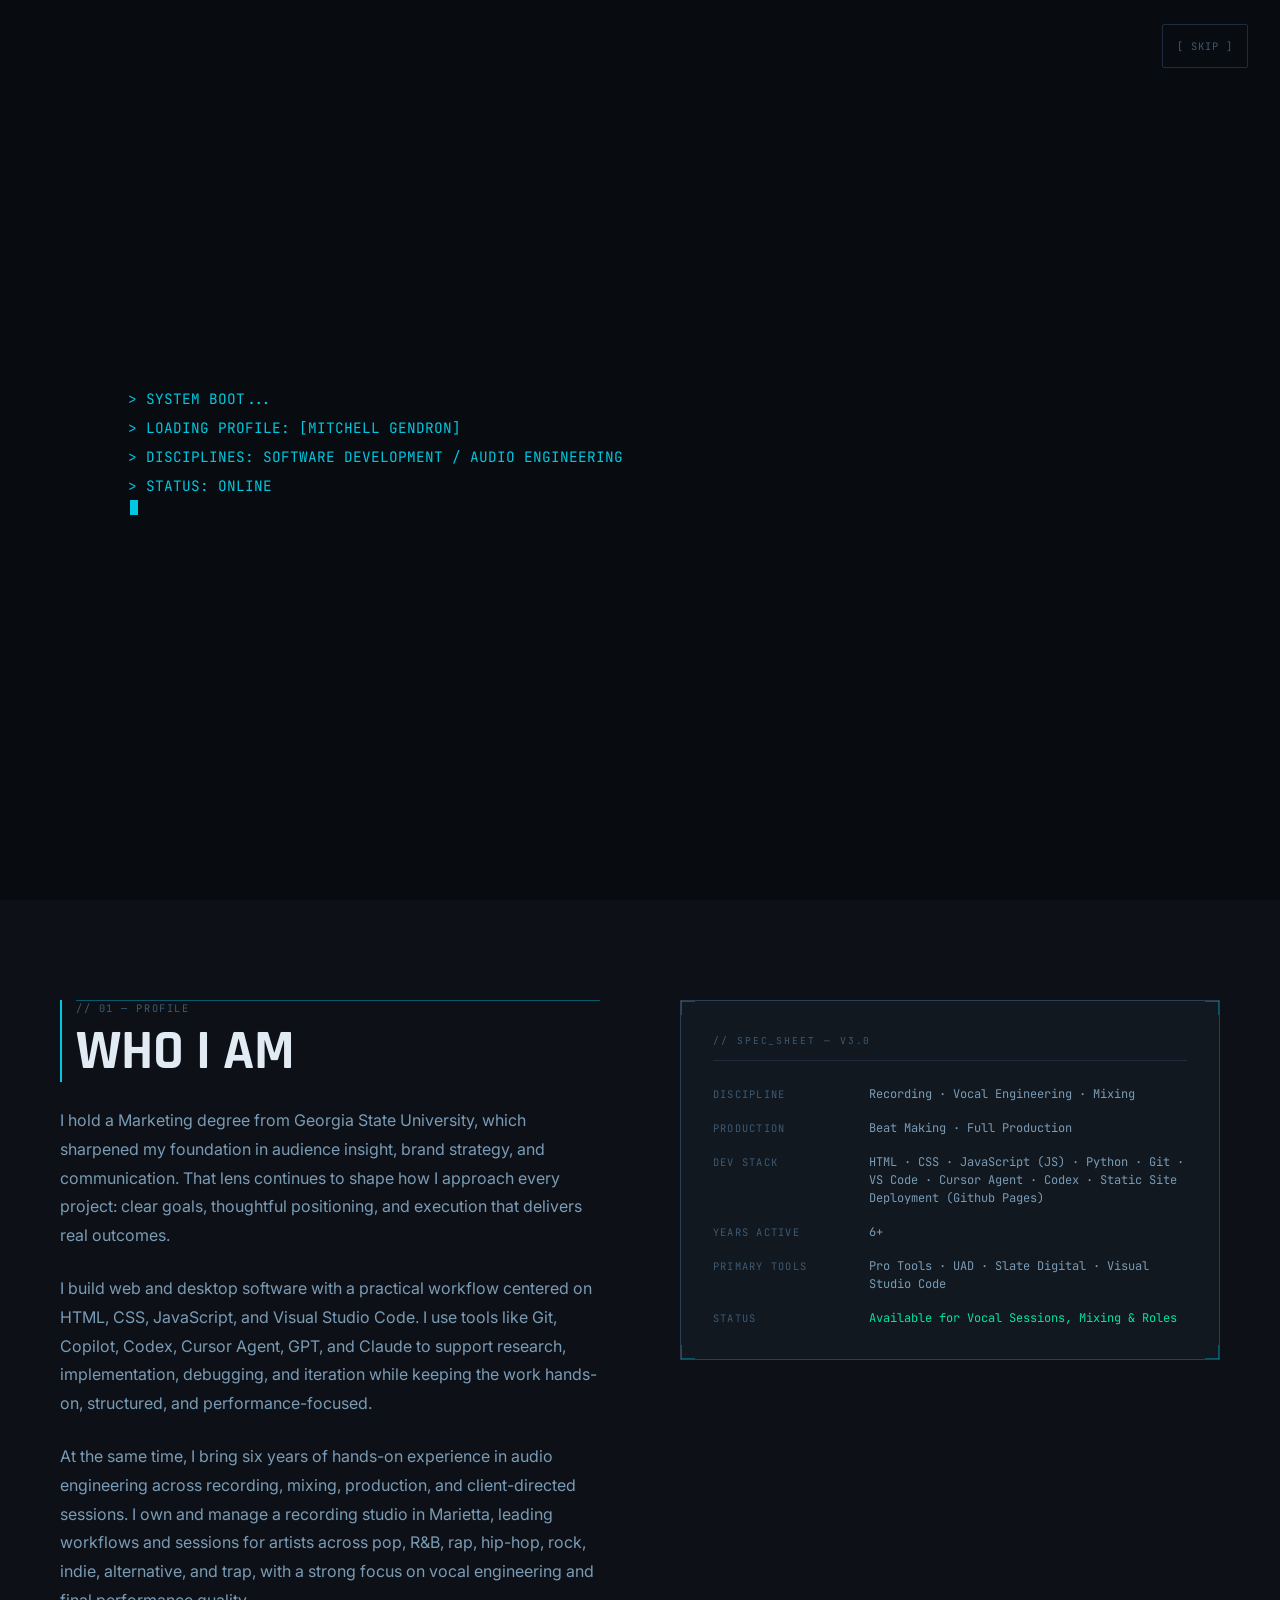
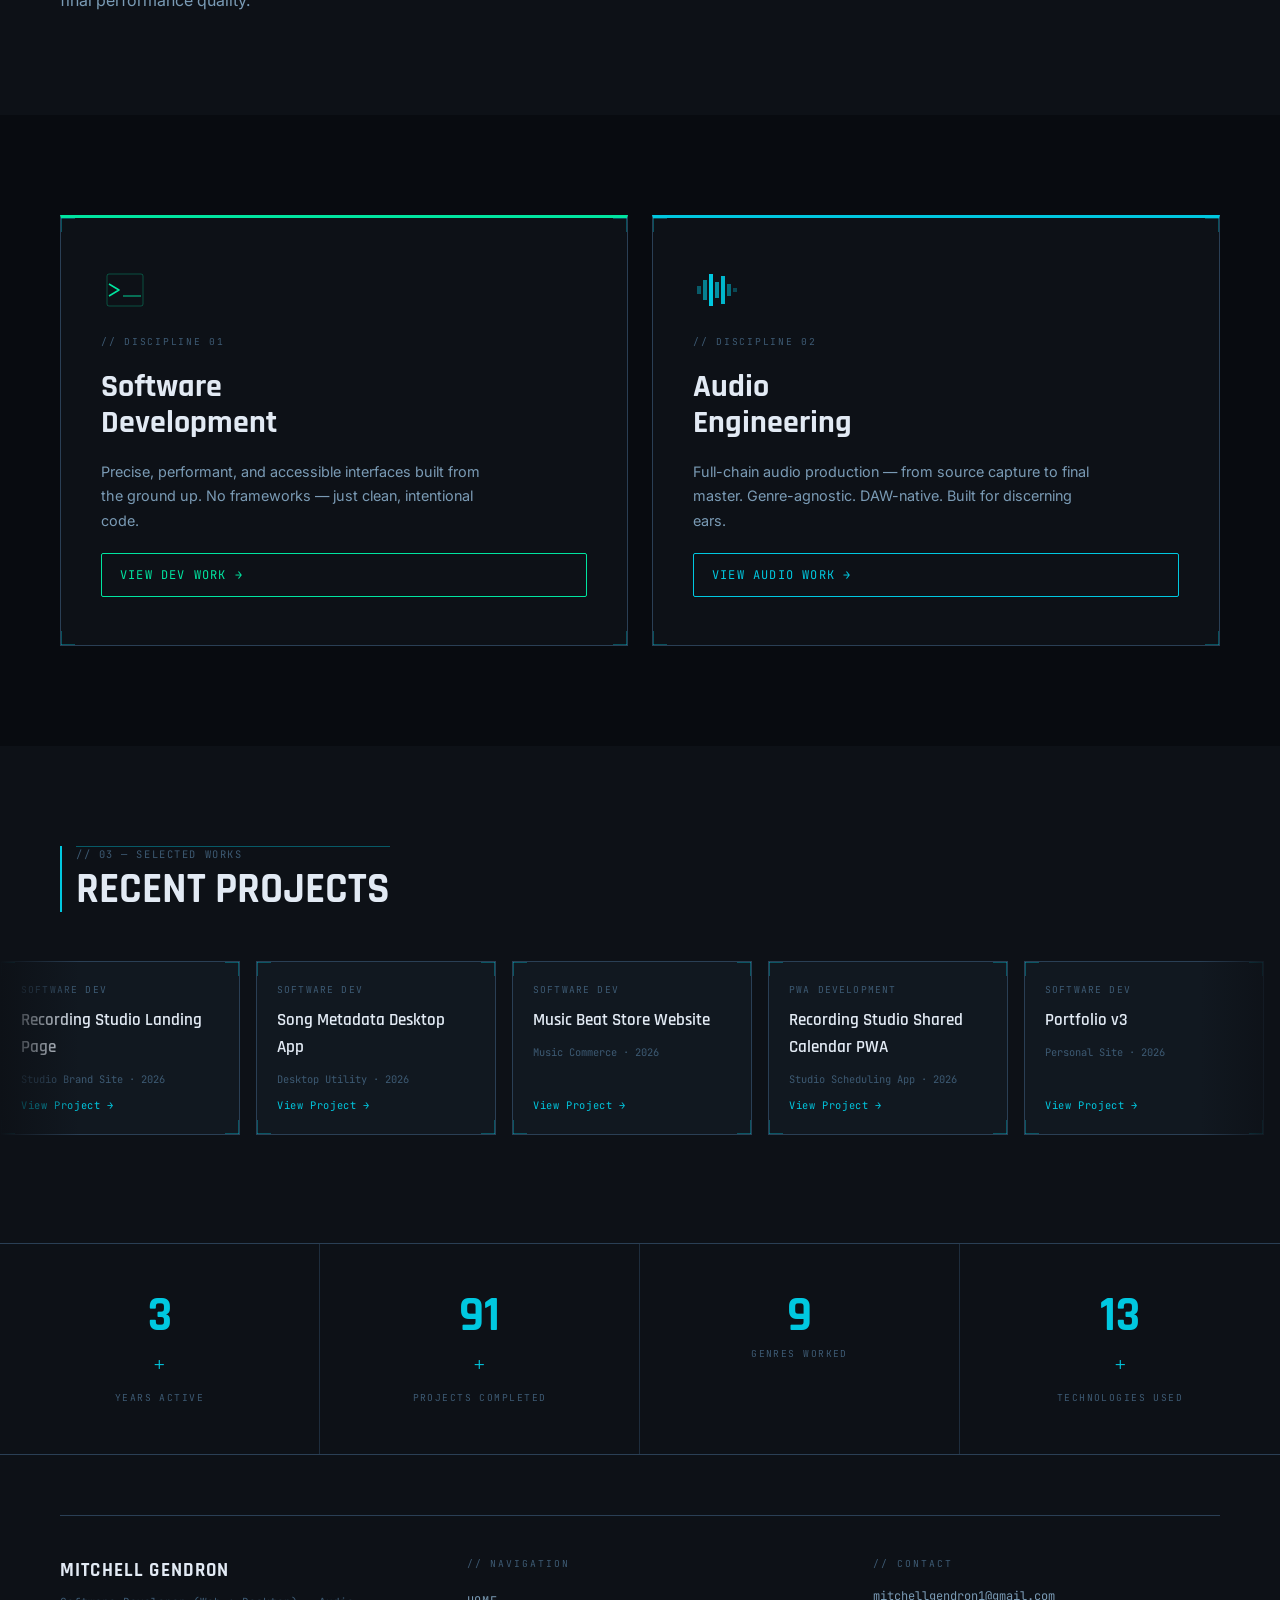
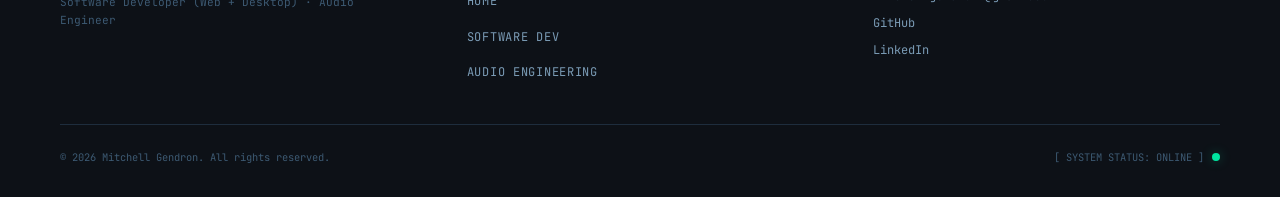
==== commit e099bd7f: "Feature Crater Bot project" ====
--- a/index.html
+++ b/index.html
@@ -163,7 +163,7 @@
         <p class="profile__bio-text reveal reveal--up">
           I build web and desktop software with a practical workflow centered on
           HTML, CSS, JavaScript, and Visual Studio Code. I use tools like Git,
-          Copilot, Cursor Agent, GPT, and Claude to support research, implementation, debugging,
+          Copilot, Codex, Cursor Agent, GPT, and Claude to support research, implementation, debugging,
           and iteration while keeping the work hands-on, structured, and performance-focused.
         </p>
 
@@ -190,7 +190,7 @@
           </div>
           <div class="spec-row">
             <dt class="spec-row__key">Dev Stack</dt>
-            <dd class="spec-row__val">HTML · CSS · JavaScript (JS) · Python · Git · VS Code · Cursor Agent · Static Site Deployment (Github Pages)</dd>
+            <dd class="spec-row__val">HTML · CSS · JavaScript (JS) · Python · Git · VS Code · Cursor Agent · Codex · Static Site Deployment (Github Pages)</dd>
           </div>
           <div class="spec-row">
             <dt class="spec-row__key">Years Active</dt>
